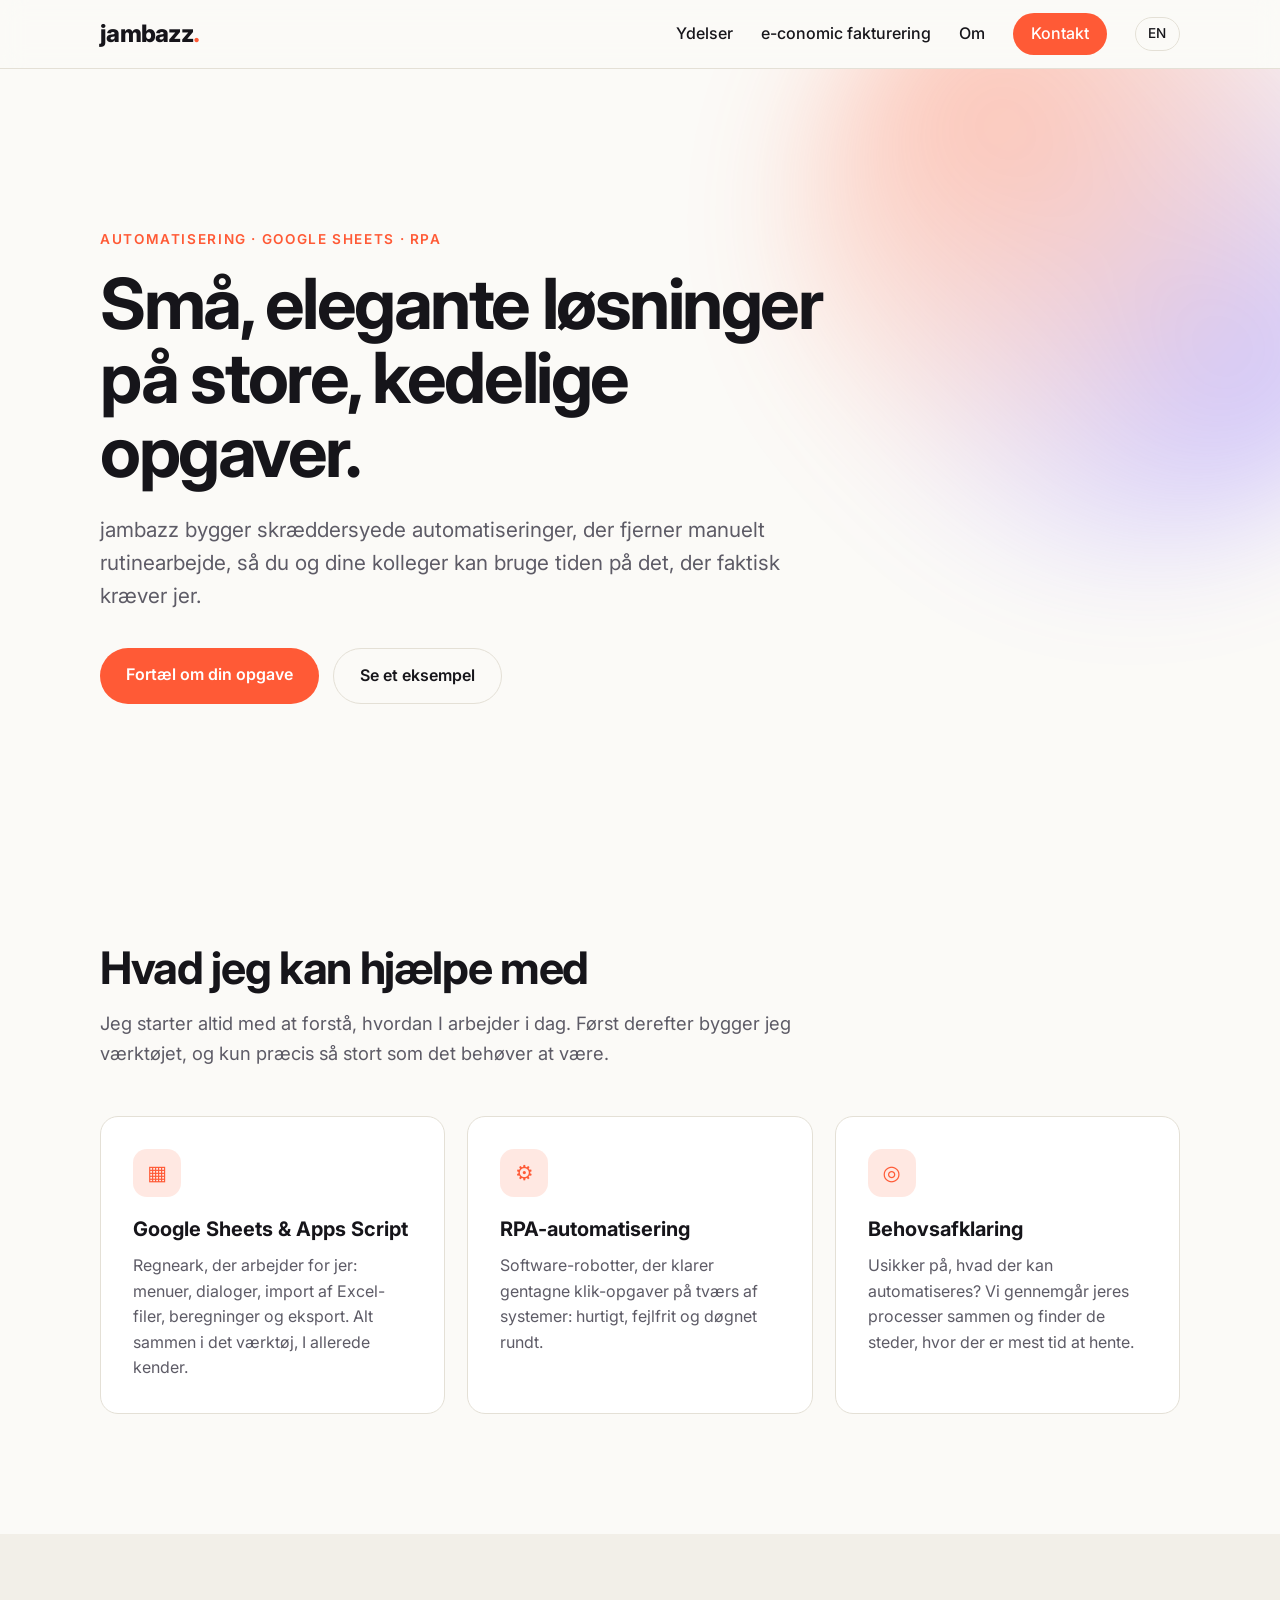
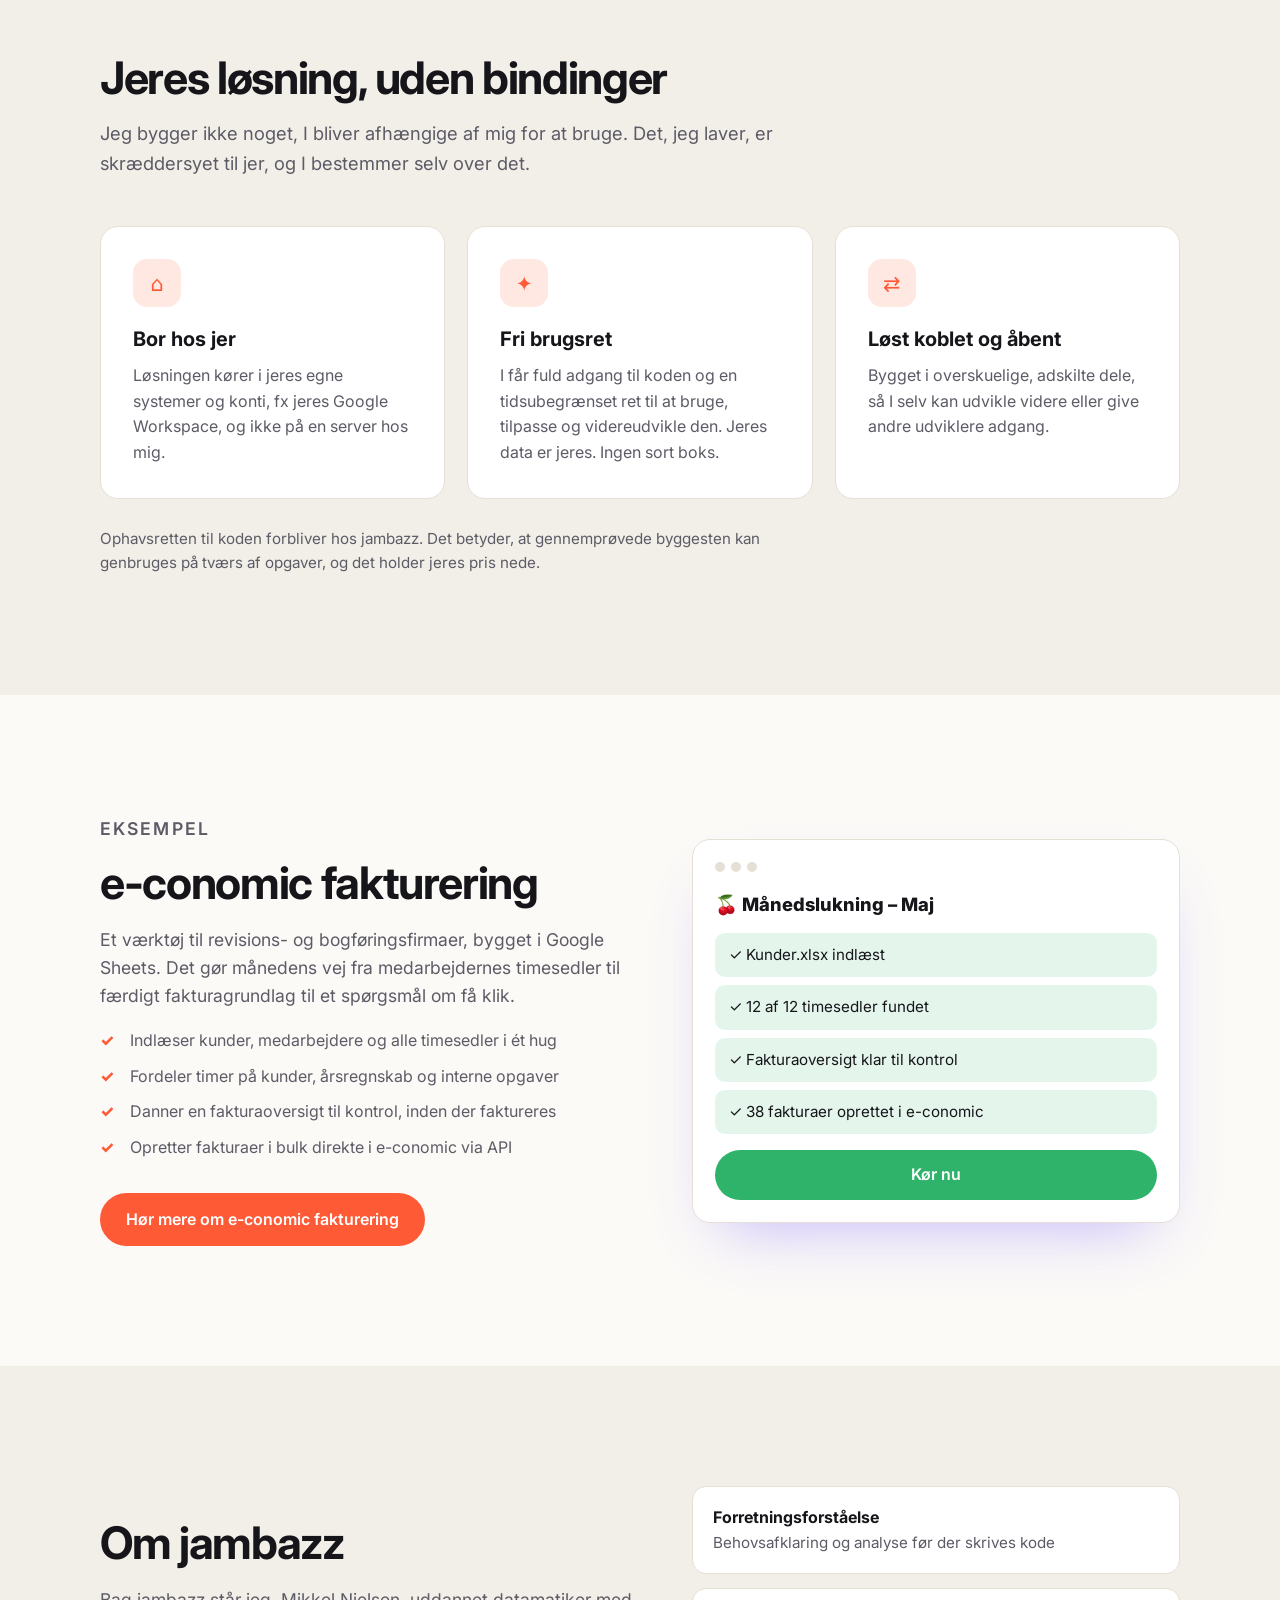
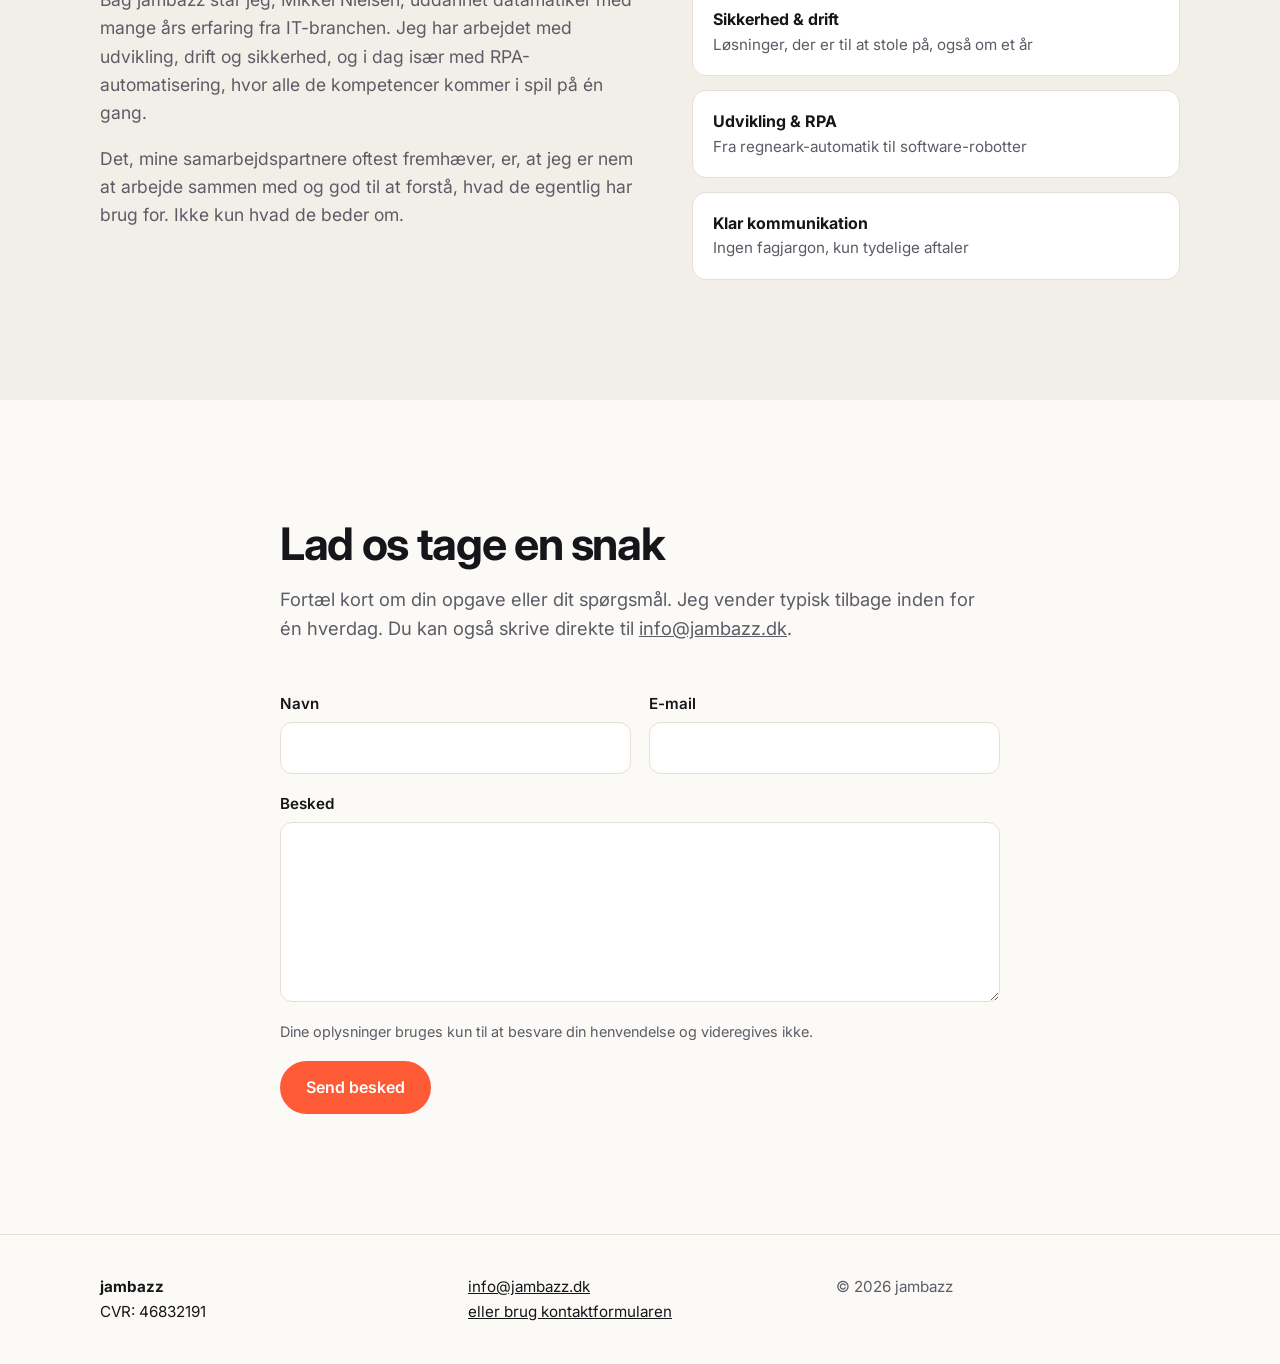
==== index.html @ f7129988 "Præciser brugsret og ophavsret på hjemmesiden "I ejer det hele" erstattes af fri brugsret, og en not" ====
<!doctype html>
<html lang="da">
<head>
  <meta charset="utf-8">
  <meta name="viewport" content="width=device-width, initial-scale=1">
  <title>jambazz – små, elegante automatiseringer</title>
  <meta name="description" content="jambazz udvikler skræddersyede automatiseringer i Google Sheets, Apps Script og RPA, der fjerner manuelt rutinearbejde. Bl.a. e-conomic fakturering til revisionsfirmaer.">
  <meta property="og:title" content="jambazz – små, elegante automatiseringer">
  <meta property="og:description" content="Skræddersyede automatiseringer i Google Sheets, Apps Script og RPA, der fjerner manuelt rutinearbejde.">
  <meta property="og:url" content="https://jambazz.dk/">
  <meta property="og:type" content="website">
  <link rel="canonical" href="https://jambazz.dk/">
  <link rel="alternate" hreflang="da" href="https://jambazz.dk/">
  <link rel="alternate" hreflang="en" href="https://jambazz.dk/en/">
  <link rel="icon" href="assets/favicon.svg" type="image/svg+xml">
  <link rel="preconnect" href="https://fonts.googleapis.com">
  <link rel="preconnect" href="https://fonts.gstatic.com" crossorigin>
  <link href="https://fonts.googleapis.com/css2?family=Inter:wght@400;500;600;800&display=swap" rel="stylesheet">
  <link rel="stylesheet" href="assets/style.css">
</head>
<body>
  <header class="site-header">
    <div class="container nav">
      <a href="#top" class="logo" aria-label="jambazz – til forsiden">jambazz<span>.</span></a>
      <button class="nav-toggle" aria-expanded="false" aria-controls="menu" aria-label="Åbn menu">
        <span></span><span></span>
      </button>
      <nav id="menu" class="menu">
        <a href="#ydelser">Ydelser</a>
        <a href="#fakturering">e-conomic fakturering</a>
        <a href="#om">Om</a>
        <a href="#kontakt" class="btn btn-small">Kontakt</a>
        <a href="en/" class="lang-switch" hreflang="en" lang="en" aria-label="Switch to English">EN</a>
      </nav>
    </div>
  </header>

  <main id="top">
    <section class="hero">
      <div class="container">
        <p class="eyebrow">Automatisering · Google Sheets · RPA</p>
        <h1>Små, elegante løsninger på store, kedelige opgaver.</h1>
        <p class="lead">jambazz bygger skræddersyede automatiseringer, der fjerner manuelt rutinearbejde, så du og dine kolleger kan bruge tiden på det, der faktisk kræver jer.</p>
        <div class="actions">
          <a href="#kontakt" class="btn">Fortæl om din opgave</a>
          <a href="#fakturering" class="btn btn-ghost">Se et eksempel</a>
        </div>
      </div>
      <div class="blob" aria-hidden="true"></div>
    </section>

    <section id="ydelser" class="section">
      <div class="container">
        <h2>Hvad jeg kan hjælpe med</h2>
        <p class="section-lead">Jeg starter altid med at forstå, hvordan I arbejder i dag. Først derefter bygger jeg værktøjet, og kun præcis så stort som det behøver at være.</p>
        <div class="cards">
          <article class="card reveal">
            <div class="icon" aria-hidden="true">▦</div>
            <h3>Google Sheets &amp; Apps Script</h3>
            <p>Regneark, der arbejder for jer: menuer, dialoger, import af Excel-filer, beregninger og eksport. Alt sammen i det værktøj, I allerede kender.</p>
          </article>
          <article class="card reveal">
            <div class="icon" aria-hidden="true">⚙</div>
            <h3>RPA-automatisering</h3>
            <p>Software-robotter, der klarer gentagne klik-opgaver på tværs af systemer: hurtigt, fejlfrit og døgnet rundt.</p>
          </article>
          <article class="card reveal">
            <div class="icon" aria-hidden="true">◎</div>
            <h3>Behovsafklaring</h3>
            <p>Usikker på, hvad der kan automatiseres? Vi gennemgår jeres processer sammen og finder de steder, hvor der er mest tid at hente.</p>
          </article>
        </div>
      </div>
    </section>

    <section id="principper" class="section section-alt">
      <div class="container">
        <h2>Jeres løsning, uden bindinger</h2>
        <p class="section-lead">Jeg bygger ikke noget, I bliver afhængige af mig for at bruge. Det, jeg laver, er skræddersyet til jer, og I bestemmer selv over det.</p>
        <div class="cards">
          <article class="card reveal">
            <div class="icon" aria-hidden="true">⌂</div>
            <h3>Bor hos jer</h3>
            <p>Løsningen kører i jeres egne systemer og konti, fx jeres Google Workspace, og ikke på en server hos mig.</p>
          </article>
          <article class="card reveal">
            <div class="icon" aria-hidden="true">✦</div>
            <h3>Fri brugsret</h3>
            <p>I får fuld adgang til koden og en tidsubegrænset ret til at bruge, tilpasse og videreudvikle den. Jeres data er jeres. Ingen sort boks.</p>
          </article>
          <article class="card reveal">
            <div class="icon" aria-hidden="true">⇄</div>
            <h3>Løst koblet og åbent</h3>
            <p>Bygget i overskuelige, adskilte dele, så I selv kan udvikle videre eller give andre udviklere adgang.</p>
          </article>
        </div>
        <p class="cards-note">Ophavsretten til koden forbliver hos jambazz. Det betyder, at gennemprøvede byggesten kan genbruges på tværs af opgaver, og det holder jeres pris nede.</p>
      </div>
    </section>

    <section id="fakturering" class="section">
      <div class="container split">
        <div class="reveal">
          <p class="eyebrow">Eksempel</p>
          <h2>e-conomic fakturering</h2>
          <p>Et værktøj til revisions- og bogføringsfirmaer, bygget i Google Sheets. Det gør månedens vej fra medarbejdernes timesedler til færdigt fakturagrundlag til et spørgsmål om få klik.</p>
          <ul class="checklist">
            <li>Indlæser kunder, medarbejdere og alle timesedler i ét hug</li>
            <li>Fordeler timer på kunder, årsregnskab og interne opgaver</li>
            <li>Danner en fakturaoversigt til kontrol, inden der faktureres</li>
            <li>Opretter fakturaer i bulk direkte i e-conomic via API</li>
          </ul>
          <a href="#kontakt" class="btn">Hør mere om e-conomic fakturering</a>
        </div>
        <div class="mock reveal" aria-hidden="true">
          <div class="mock-bar"><span></span><span></span><span></span></div>
          <div class="mock-title">🍒 Månedslukning – Maj</div>
          <div class="mock-row ok">✓ Kunder.xlsx indlæst</div>
          <div class="mock-row ok">✓ 12 af 12 timesedler fundet</div>
          <div class="mock-row ok">✓ Fakturaoversigt klar til kontrol</div>
          <div class="mock-row ok">✓ 38 fakturaer oprettet i e-conomic</div>
          <div class="mock-cta">Kør nu</div>
        </div>
      </div>
    </section>

    <section id="om" class="section section-alt">
      <div class="container split">
        <div class="reveal">
          <h2>Om jambazz</h2>
          <p>Bag jambazz står jeg, Mikkel Nielsen, uddannet datamatiker med mange års erfaring fra IT-branchen. Jeg har arbejdet med udvikling, drift og sikkerhed, og i dag især med RPA-automatisering, hvor alle de kompetencer kommer i spil på én gang.</p>
          <p>Det, mine samarbejdspartnere oftest fremhæver, er, at jeg er nem at arbejde sammen med og god til at forstå, hvad de egentlig har brug for. Ikke kun hvad de beder om.</p>
        </div>
        <ul class="facts reveal">
          <li><strong>Forretningsforståelse</strong><span>Behovsafklaring og analyse før der skrives kode</span></li>
          <li><strong>Sikkerhed &amp; drift</strong><span>Løsninger, der er til at stole på, også om et år</span></li>
          <li><strong>Udvikling &amp; RPA</strong><span>Fra regneark-automatik til software-robotter</span></li>
          <li><strong>Klar kommunikation</strong><span>Ingen fagjargon, kun tydelige aftaler</span></li>
        </ul>
      </div>
    </section>

    <section id="kontakt" class="section">
      <div class="container contact">
        <h2>Lad os tage en snak</h2>
        <p class="section-lead">Fortæl kort om din opgave eller dit spørgsmål. Jeg vender typisk tilbage inden for én hverdag. Du kan også skrive direkte til <a href="mailto:info@jambazz.dk">info@jambazz.dk</a>.</p>
        <form id="contact-form" class="contact-form" novalidate>
          <div class="field">
            <label for="name">Navn</label>
            <input id="name" name="name" type="text" autocomplete="name" required maxlength="100">
          </div>
          <div class="field">
            <label for="email">E-mail</label>
            <input id="email" name="email" type="email" autocomplete="email" required maxlength="200">
          </div>
          <div class="field field-full">
            <label for="message">Besked</label>
            <textarea id="message" name="message" rows="6" required maxlength="5000"></textarea>
          </div>
          <!-- Fælde til spam-robotter: skjult for mennesker -->
          <div class="hp" aria-hidden="true">
            <label for="honey">Lad dette felt være tomt</label>
            <input id="honey" name="_honey" type="text" tabindex="-1" autocomplete="off">
          </div>
          <input type="hidden" name="lang" value="da">
          <p class="privacy field-full">Dine oplysninger bruges kun til at besvare din henvendelse og videregives ikke.</p>
          <div class="field-full form-actions">
            <button type="submit" class="btn">Send besked</button>
            <p id="form-status" class="form-status" role="status" aria-live="polite"></p>
          </div>
        </form>
      </div>
    </section>
  </main>

  <footer class="site-footer">
    <div class="container footer-grid">
      <div>
        <strong>jambazz</strong><br>
        CVR: 46832191
      </div>
      <div>
        <a href="mailto:info@jambazz.dk">info@jambazz.dk</a><br>
        <a href="#kontakt">eller brug kontaktformularen</a>
      </div>
      <div class="muted">© <span id="year">2026</span> jambazz</div>
    </div>
  </footer>

  <script src="assets/main.js" defer></script>
</body>
</html>
---- assets/style.css ----
:root {
  --bg: #fbfaf7;
  --bg-alt: #f2efe8;
  --text: #16151a;
  --muted: #5d5b66;
  --accent: #ff5a36;
  --accent-2: #7b5cff;
  --card: #ffffff;
  --border: #e4e0d6;
  --radius: 18px;
  --max: 1120px;
}

@media (prefers-color-scheme: dark) {
  :root {
    --bg: #0f0e13;
    --bg-alt: #17161d;
    --text: #f3f1ec;
    --muted: #a7a3b3;
    --card: #1c1b23;
    --border: #2b2933;
  }
}

* { box-sizing: border-box; }
html { scroll-behavior: smooth; }
body {
  overflow-x: hidden;
  margin: 0;
  font-family: "Inter", system-ui, -apple-system, sans-serif;
  background: var(--bg);
  color: var(--text);
  line-height: 1.6;
  -webkit-font-smoothing: antialiased;
}
img { max-width: 100%; display: block; }
a { color: inherit; }

.container { width: 100%; max-width: var(--max); margin: 0 auto; padding: 0 20px; }

/* Header */
.site-header {
  position: sticky; top: 0; z-index: 10;
  background: color-mix(in srgb, var(--bg) 82%, transparent);
  backdrop-filter: blur(12px);
  border-bottom: 1px solid var(--border);
}
.nav { display: flex; align-items: center; justify-content: space-between; height: 68px; }
.logo { font-weight: 800; font-size: 1.5rem; letter-spacing: -0.03em; text-decoration: none; }
.logo span { color: var(--accent); }
.menu { display: flex; align-items: center; gap: 28px; }
.menu a { text-decoration: none; font-weight: 500; }
.menu a:not(.btn):hover { color: var(--accent); }

.nav-toggle { display: none; background: none; border: 0; padding: 8px; cursor: pointer; }
.nav-toggle span { display: block; width: 24px; height: 2px; background: var(--text); margin: 6px 0; transition: transform .2s; }

@media (max-width: 720px) {
  .nav-toggle { display: block; }
  .menu {
    position: absolute; top: 68px; left: 0; right: 0;
    flex-direction: column; align-items: flex-start; gap: 18px;
    padding: 20px; background: var(--bg); border-bottom: 1px solid var(--border);
    display: none;
  }
  .menu.open { display: flex; }
  .nav-toggle[aria-expanded="true"] span:first-child { transform: translateY(4px) rotate(45deg); }
  .nav-toggle[aria-expanded="true"] span:last-child { transform: translateY(-4px) rotate(-45deg); }
}

/* Buttons */
.btn {
  display: inline-block; padding: 14px 26px; border-radius: 999px;
  background: var(--accent); color: #fff; font-weight: 600; text-decoration: none;
  transition: transform .15s ease, box-shadow .15s ease;
}
.btn:hover { transform: translateY(-2px); box-shadow: 0 10px 24px -10px var(--accent); }
.btn-ghost { background: transparent; color: var(--text); border: 1.5px solid var(--border); }
.btn-ghost:hover { box-shadow: none; border-color: var(--text); }
.btn-small { padding: 8px 18px; color: #fff !important; }
.btn-large { font-size: clamp(1rem, 3vw, 1.3rem); padding: 18px 34px; word-break: break-all; }

/* Hero */
.hero { position: relative; overflow: hidden; padding: clamp(80px, 14vw, 160px) 0 clamp(70px, 10vw, 120px); }
.eyebrow { color: var(--accent); font-weight: 600; text-transform: uppercase; letter-spacing: .12em; font-size: .85rem; margin: 0 0 16px; }
h1 { font-size: clamp(2.3rem, 6vw, 4.4rem); line-height: 1.05; letter-spacing: -0.035em; margin: 0 0 24px; max-width: 16ch; }
.lead { font-size: clamp(1.05rem, 2vw, 1.3rem); color: var(--muted); max-width: 56ch; margin: 0 0 36px; }
.actions { display: flex; flex-wrap: wrap; gap: 14px; }
.blob {
  position: absolute; z-index: -1; right: -12%; top: -20%;
  width: min(60vw, 640px); aspect-ratio: 1;
  background: radial-gradient(circle at 30% 30%, var(--accent), transparent 60%),
              radial-gradient(circle at 70% 70%, var(--accent-2), transparent 60%);
  filter: blur(60px); opacity: .35; border-radius: 50%;
  animation: float 14s ease-in-out infinite alternate;
}
@keyframes float { to { transform: translate(-40px, 60px) scale(1.1); } }

/* Sections */
.section { padding: clamp(70px, 10vw, 120px) 0; }
.section-alt { background: var(--bg-alt); }
h2 { font-size: clamp(1.8rem, 4vw, 2.8rem); letter-spacing: -0.03em; line-height: 1.1; margin: 0 0 16px; }
.section-lead { color: var(--muted); font-size: 1.15rem; max-width: 60ch; margin: 0 0 48px; }

.cards { display: grid; grid-template-columns: repeat(auto-fit, minmax(min(260px, 100%), 1fr)); gap: 22px; }
.card {
  background: var(--card); border: 1px solid var(--border); border-radius: var(--radius);
  padding: 32px; transition: transform .2s ease, border-color .2s ease;
}
.card:hover { transform: translateY(-4px); border-color: var(--accent); }
.card h3 { margin: 16px 0 8px; font-size: 1.25rem; }
.card p { color: var(--muted); margin: 0; }
.icon {
  width: 48px; height: 48px; border-radius: 14px; display: grid; place-items: center;
  background: color-mix(in srgb, var(--accent) 14%, transparent); color: var(--accent); font-size: 1.3rem;
}

.split { display: grid; grid-template-columns: 1.1fr 1fr; gap: 56px; align-items: center; }
.split p { color: var(--muted); font-size: 1.1rem; }
@media (max-width: 820px) { .split { grid-template-columns: 1fr; } }

.checklist { list-style: none; padding: 0; margin: 0 0 32px; }
.checklist li { position: relative; padding-left: 30px; margin-bottom: 10px; color: var(--muted); }
.checklist li::before { content: "✓"; position: absolute; left: 0; color: var(--accent); font-weight: 800; }

/* Lille "skærmbillede" af Timearket.biz */
.mock {
  background: var(--card); border: 1px solid var(--border); border-radius: var(--radius);
  padding: 22px; box-shadow: 0 30px 60px -30px color-mix(in srgb, var(--accent-2) 45%, transparent);
}
.mock-bar { display: flex; gap: 6px; margin-bottom: 18px; }
.mock-bar span { width: 10px; height: 10px; border-radius: 50%; background: var(--border); }
.mock-title { font-weight: 800; font-size: 1.15rem; margin-bottom: 14px; }
.mock-row { padding: 10px 14px; border-radius: 10px; margin-bottom: 8px; font-size: .95rem; }
.mock-row.ok { background: color-mix(in srgb, #2fb36b 13%, transparent); color: var(--text); }
.mock-cta {
  margin-top: 16px; text-align: center; padding: 12px; border-radius: 999px;
  background: #2fb36b; color: #fff; font-weight: 600;
}

.facts { list-style: none; padding: 0; margin: 0; display: grid; gap: 14px; }
.facts li {
  background: var(--card); border: 1px solid var(--border); border-radius: 14px;
  padding: 18px 20px; display: flex; flex-direction: column;
}
.facts span { color: var(--muted); font-size: .95rem; }

/* Kontaktformular */
.contact { max-width: 760px; }
.contact-form { display: grid; grid-template-columns: 1fr 1fr; gap: 18px; }
.field { display: flex; flex-direction: column; gap: 6px; }
.field-full { grid-column: 1 / -1; }
.field label { font-weight: 600; font-size: .95rem; }
.field input, .field textarea {
  font: inherit; color: var(--text); background: var(--card);
  border: 1.5px solid var(--border); border-radius: 12px; padding: 12px 14px; width: 100%;
}
.field input:focus, .field textarea:focus { outline: none; border-color: var(--accent); }
.field textarea { resize: vertical; }
.hp { position: absolute; left: -9999px; width: 1px; height: 1px; overflow: hidden; }
.privacy { color: var(--muted); font-size: .9rem; margin: 0; }
.form-actions { display: flex; flex-wrap: wrap; align-items: center; gap: 16px; }
.form-actions .btn { border: 0; cursor: pointer; font: inherit; font-weight: 600; }
.form-actions .btn:disabled { opacity: .6; cursor: wait; transform: none; }
.form-status { margin: 0; font-weight: 500; }
.form-status.ok { color: #2fb36b; }
.form-status.error { color: var(--accent); }
@media (max-width: 600px) { .contact-form { grid-template-columns: 1fr; } }

/* Footer */
.site-footer { border-top: 1px solid var(--border); padding: 40px 0; font-size: .95rem; }
.footer-grid { display: grid; grid-template-columns: repeat(auto-fit, minmax(min(200px, 100%), 1fr)); gap: 24px; }
.muted { color: var(--muted); }

/* Scroll-animation */
.reveal { opacity: 0; transform: translateY(24px); transition: opacity .7s ease, transform .7s ease; }
.reveal.visible { opacity: 1; transform: none; }

@media (prefers-reduced-motion: reduce) {
  html { scroll-behavior: auto; }
  .blob { animation: none; }
  .reveal { opacity: 1; transform: none; transition: none; }
}

/* Sprogskift */
.lang-switch {
  font-size: .85rem; font-weight: 600; letter-spacing: .05em;
  border: 1.5px solid var(--border); border-radius: 999px; padding: 5px 12px;
}
.lang-switch:hover { border-color: var(--text); color: var(--text) !important; }

.cards-note { margin: 28px 0 0; color: var(--muted); font-size: .95rem; max-width: 70ch; }
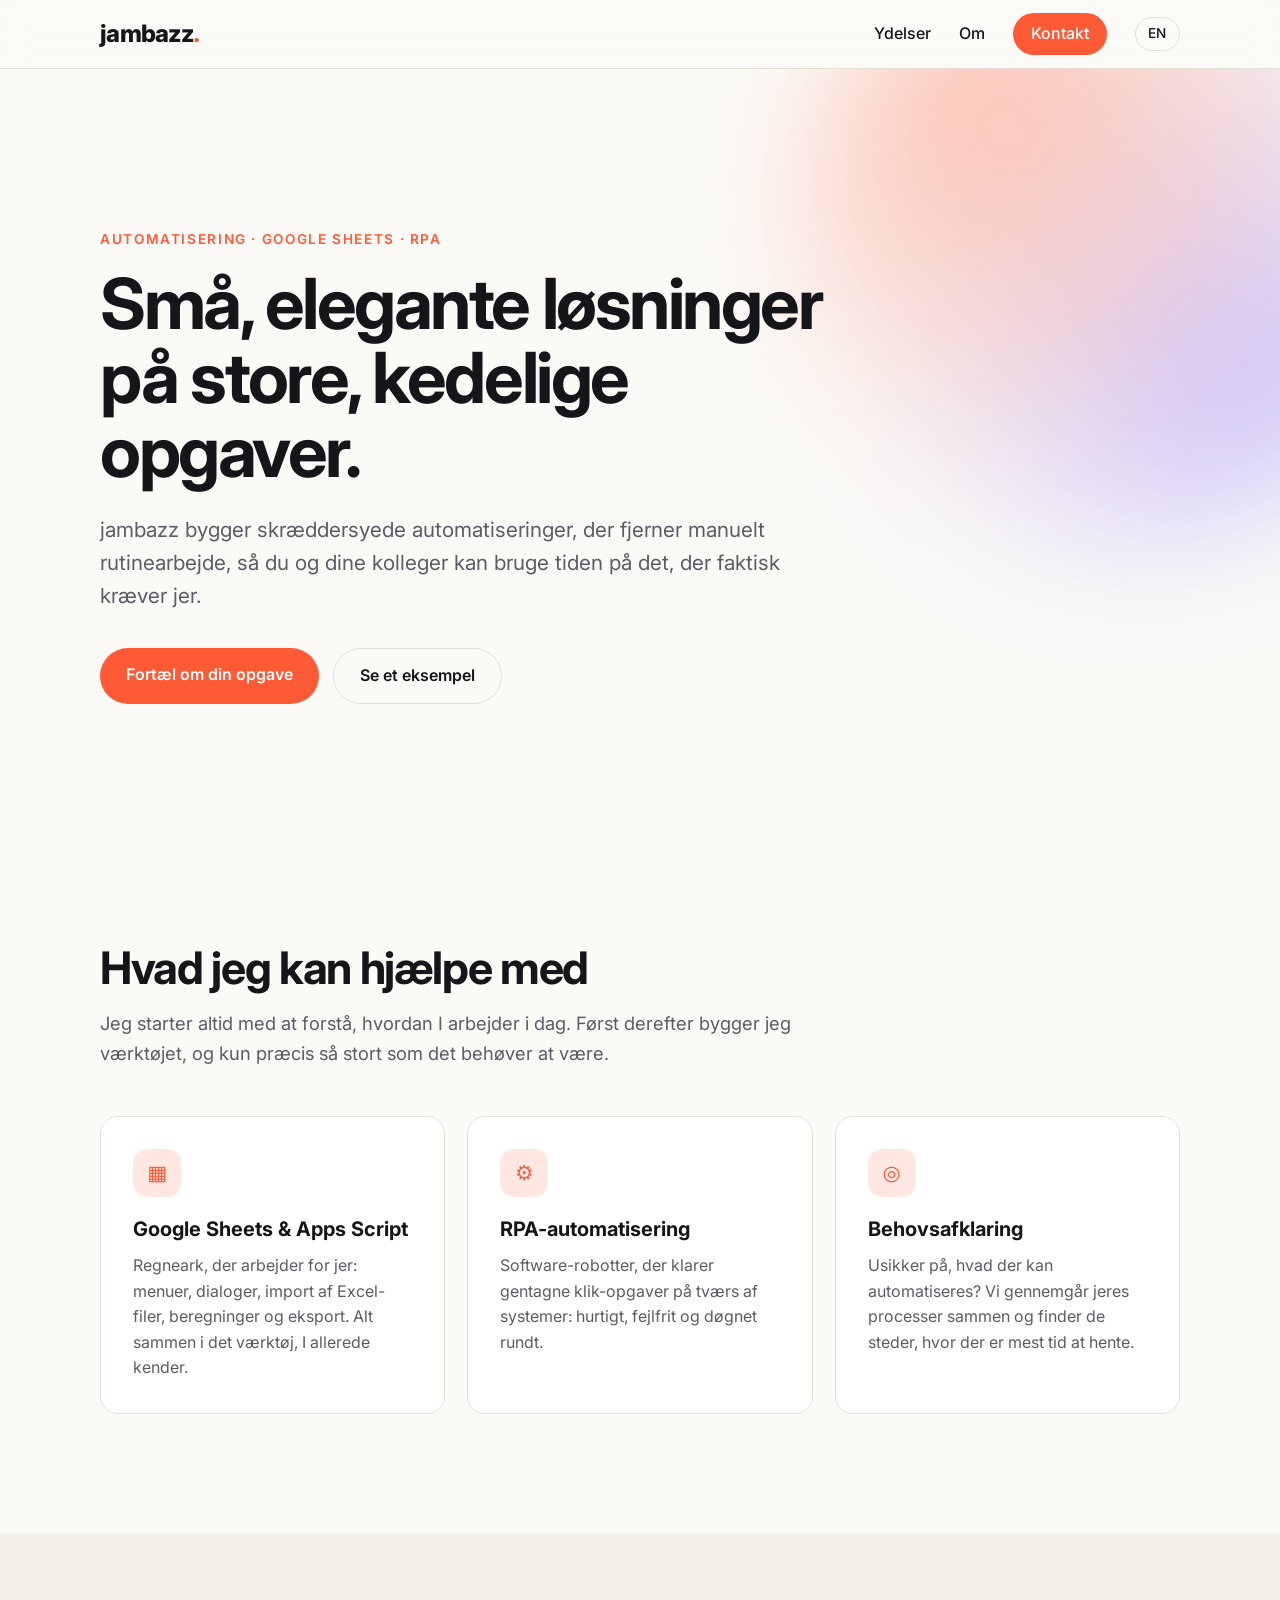
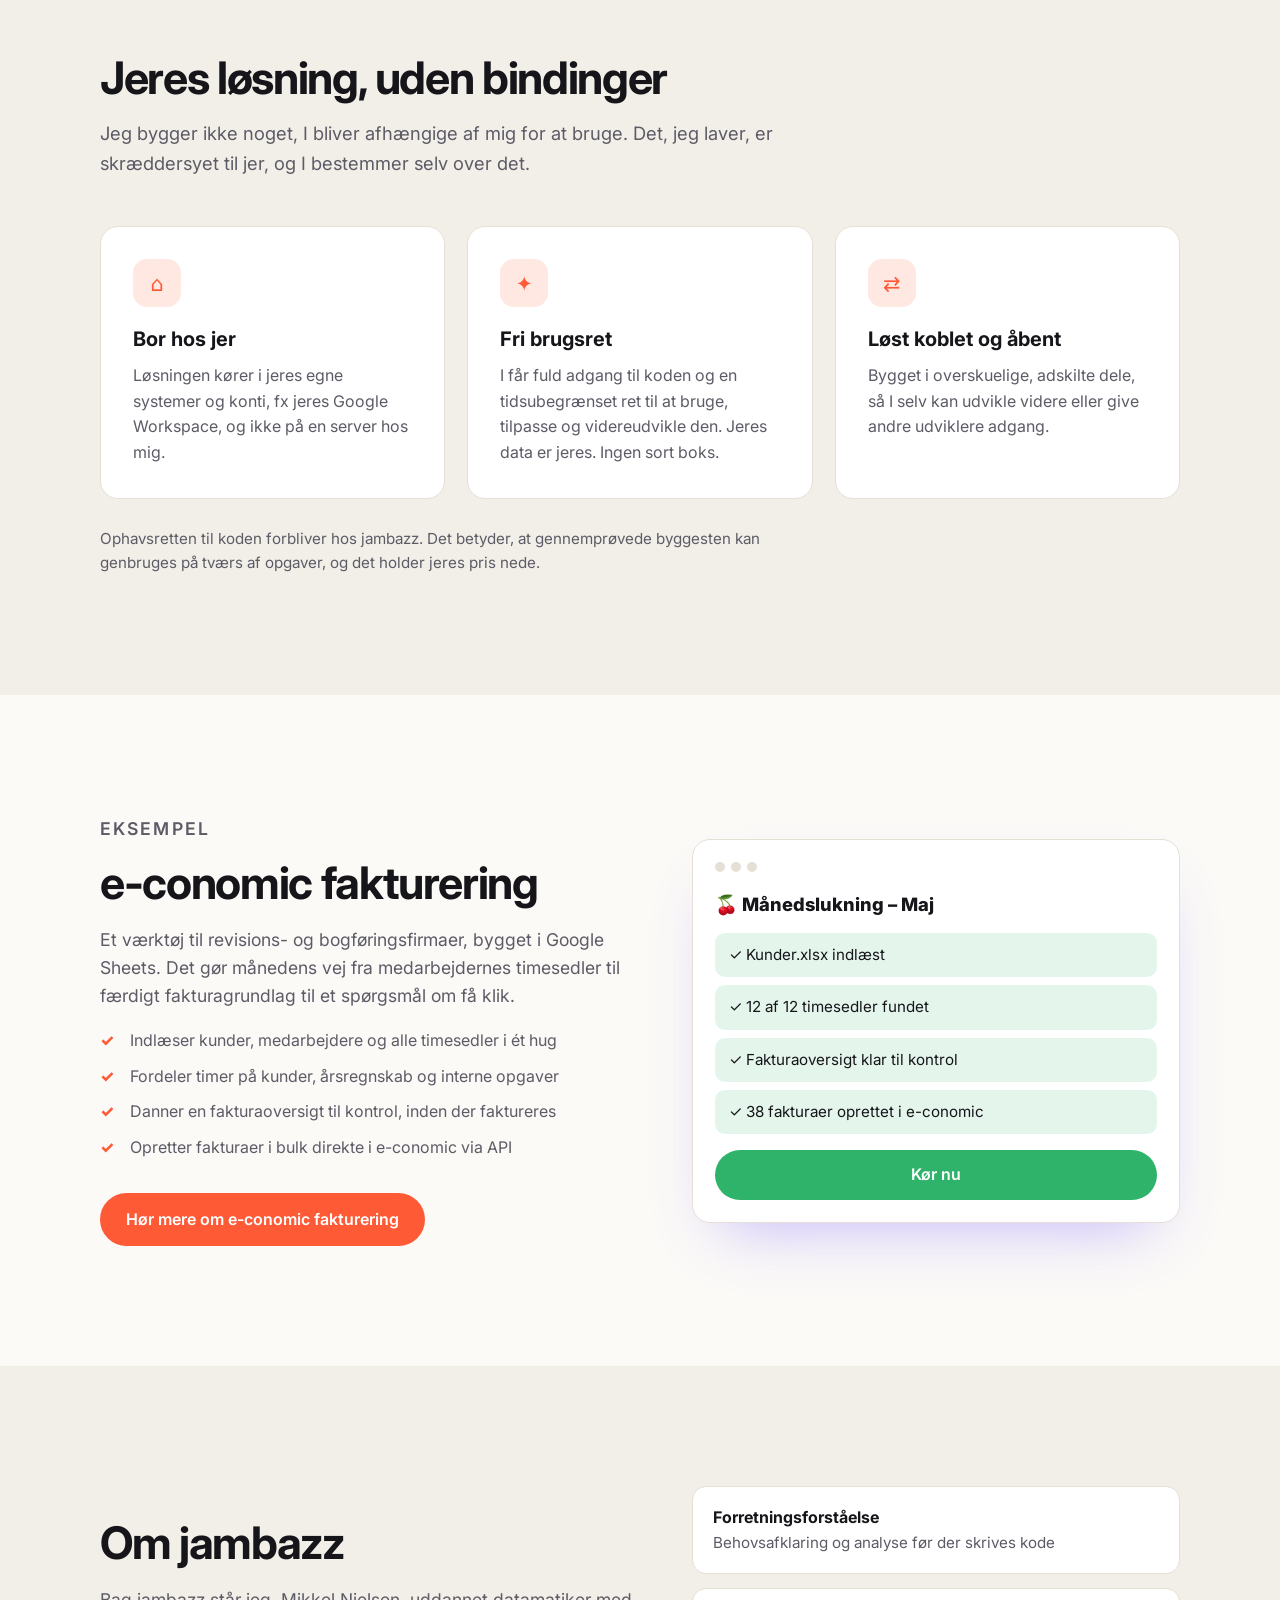
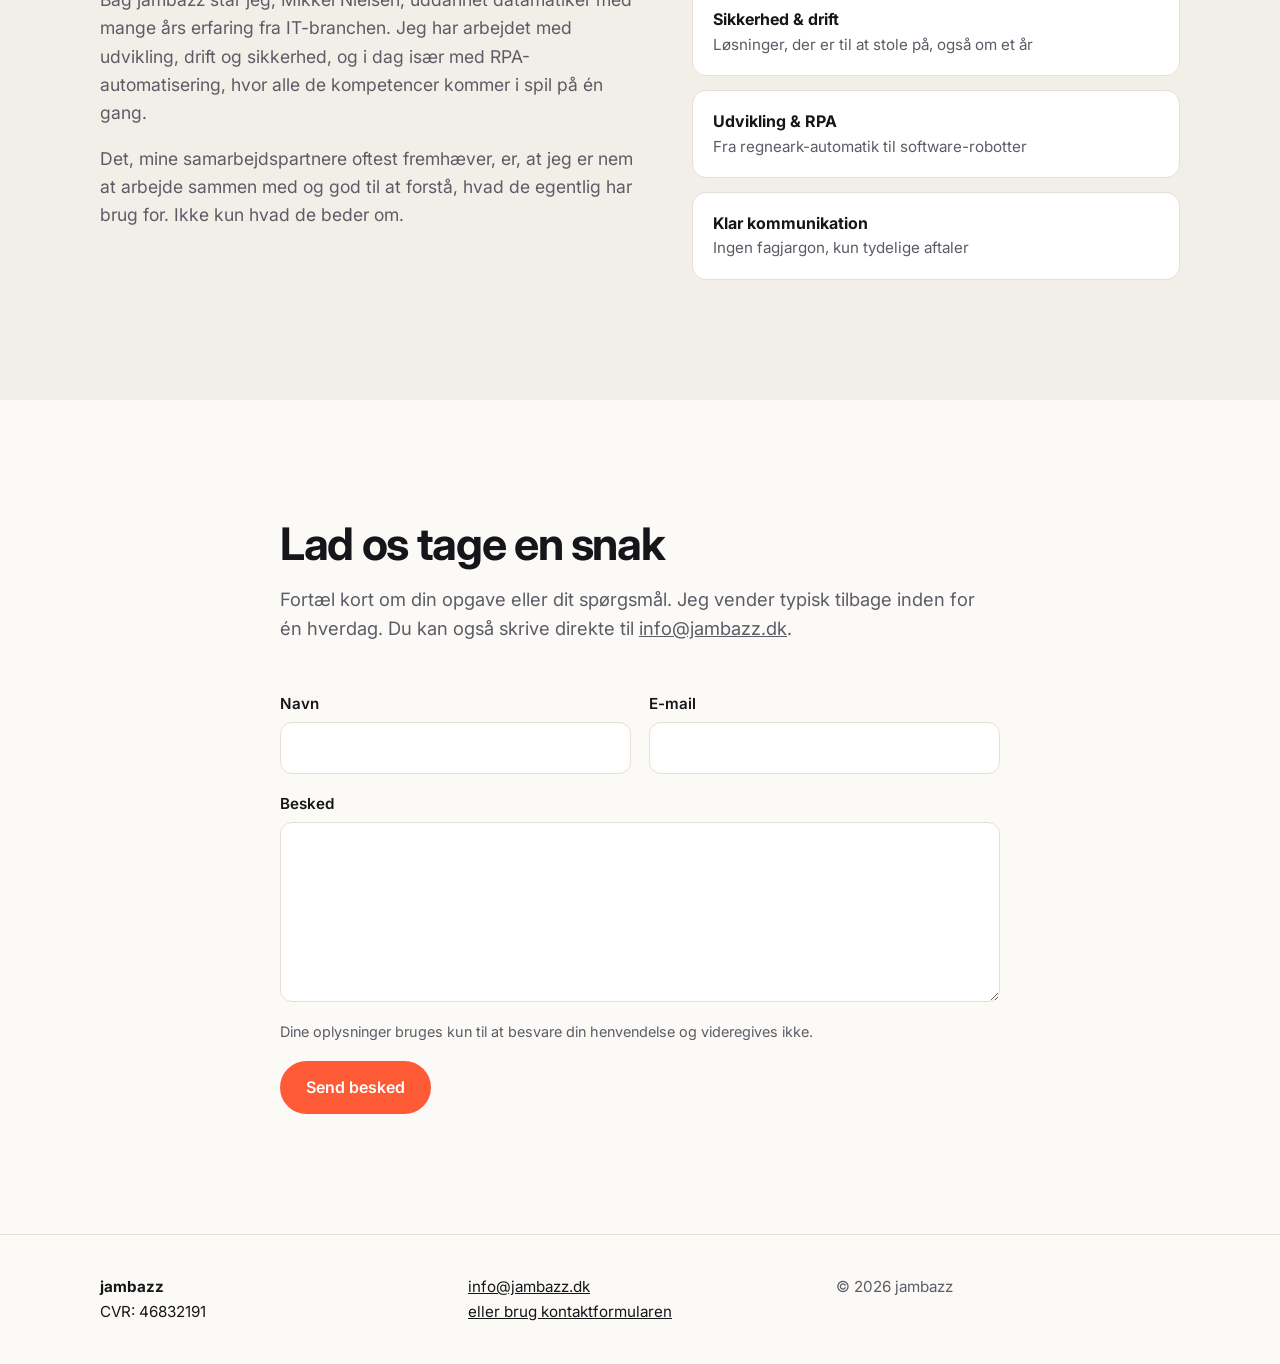
==== commit 5ad54bb8: "Fjern e-conomic fakturering fra topmenuen Co-Authored-By: Claude Opus 5.5 <noreply@anthropic.com> Cl" ====
--- a/index.html
+++ b/index.html
@@ -27,7 +27,6 @@
       </button>
       <nav id="menu" class="menu">
         <a href="#ydelser">Ydelser</a>
-        <a href="#fakturering">e-conomic fakturering</a>
         <a href="#om">Om</a>
         <a href="#kontakt" class="btn btn-small">Kontakt</a>
         <a href="en/" class="lang-switch" hreflang="en" lang="en" aria-label="Switch to English">EN</a>
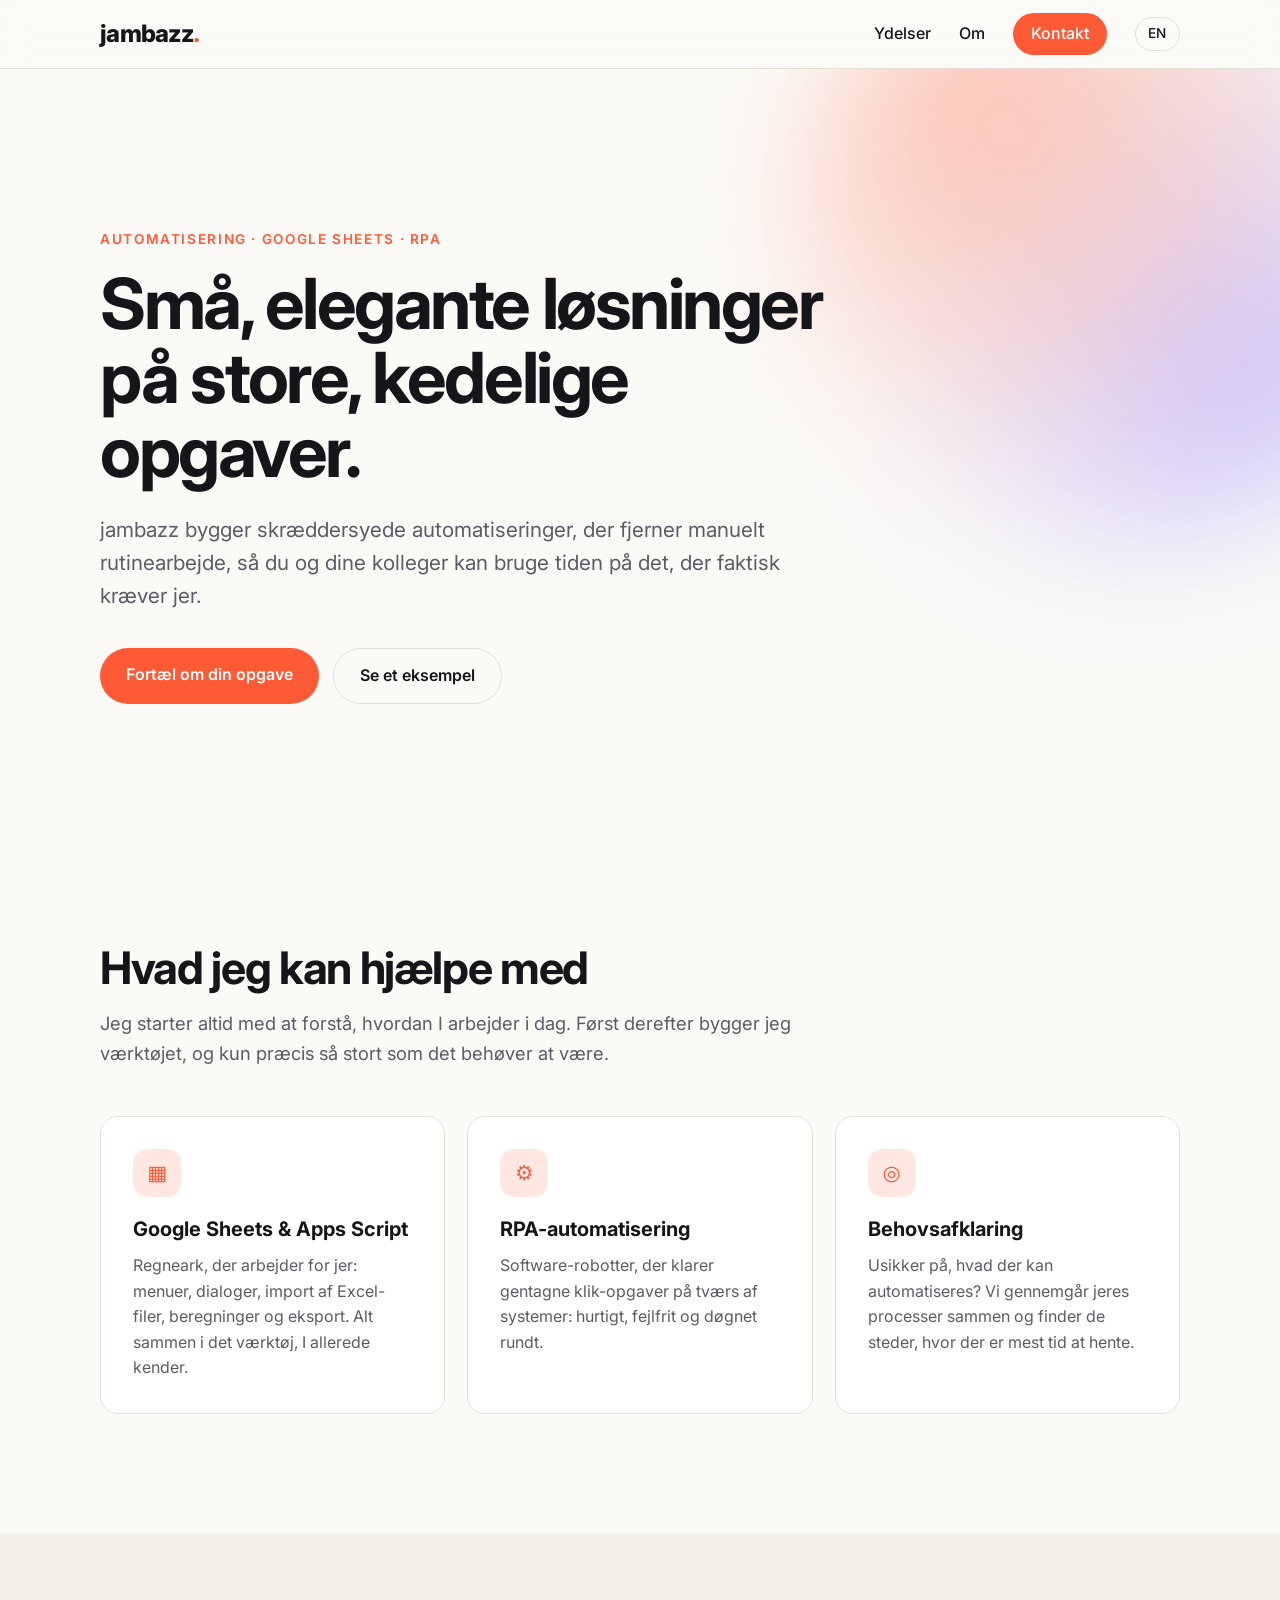
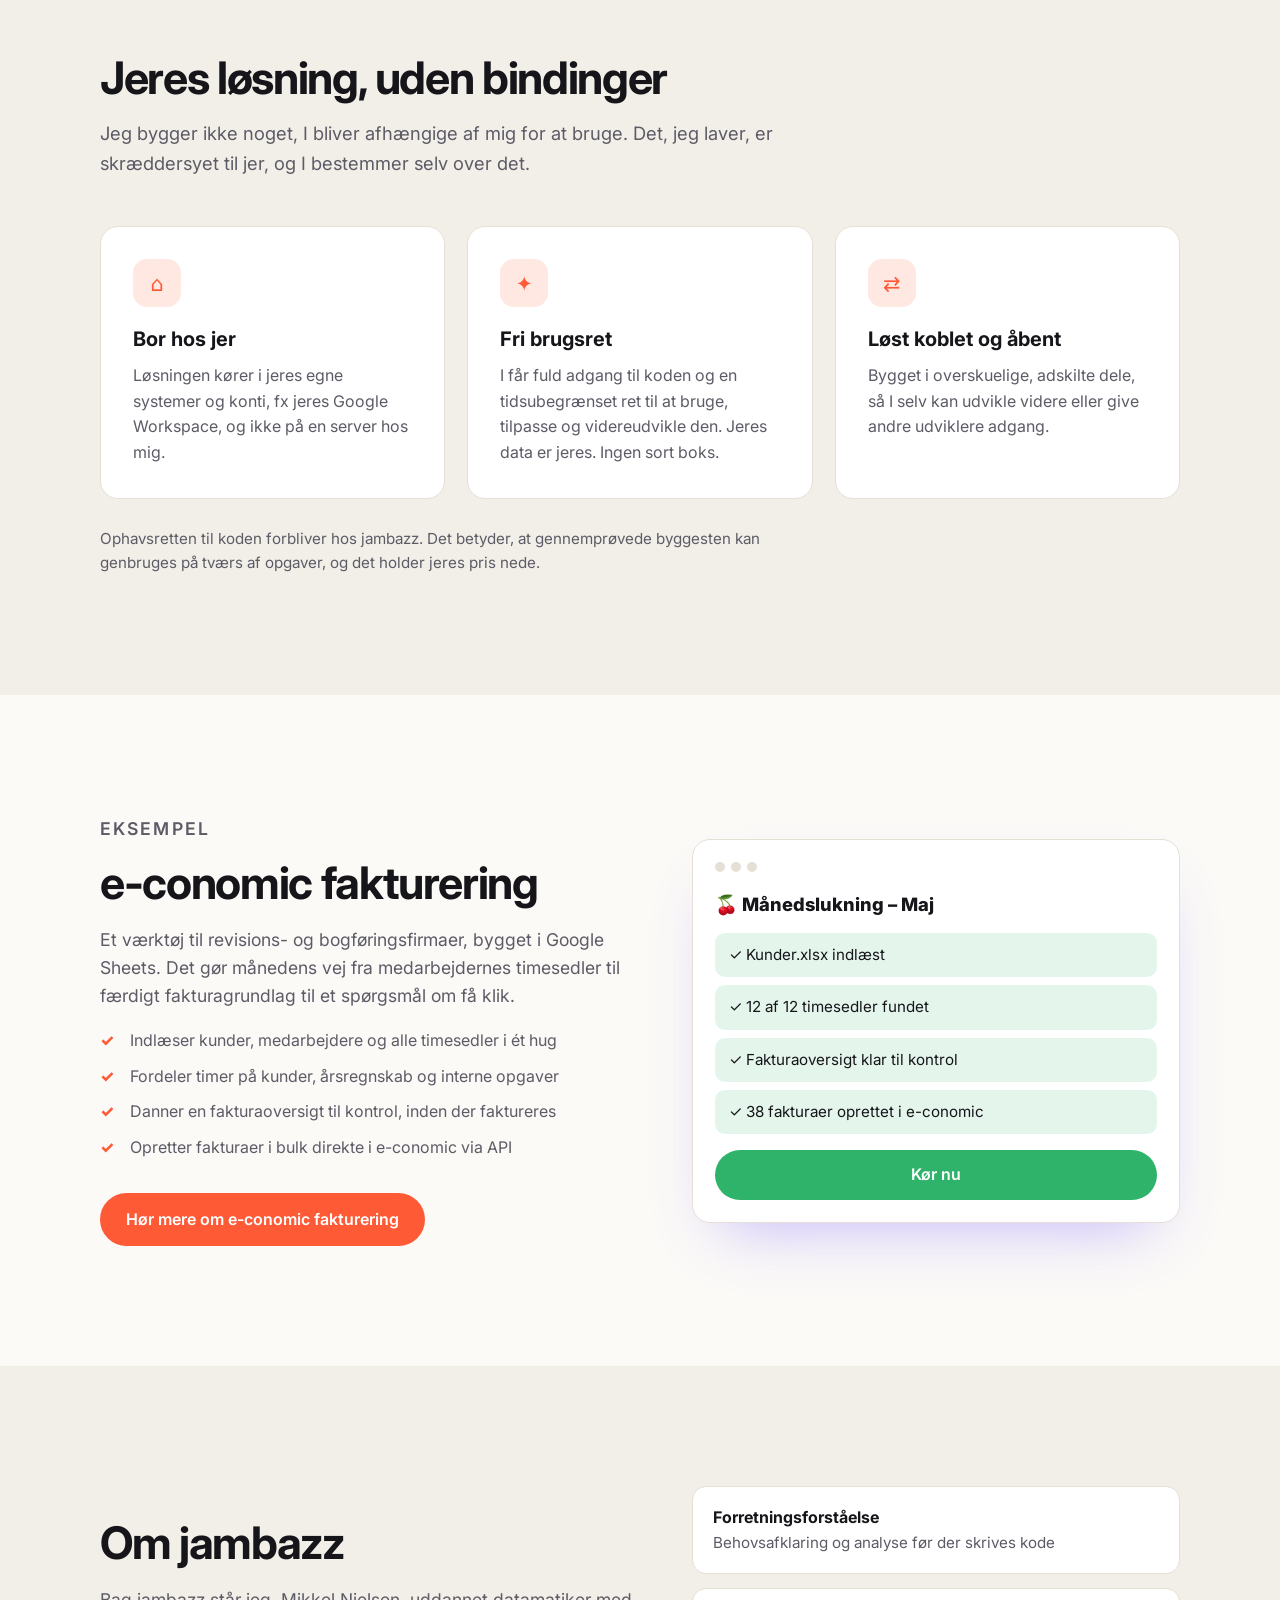
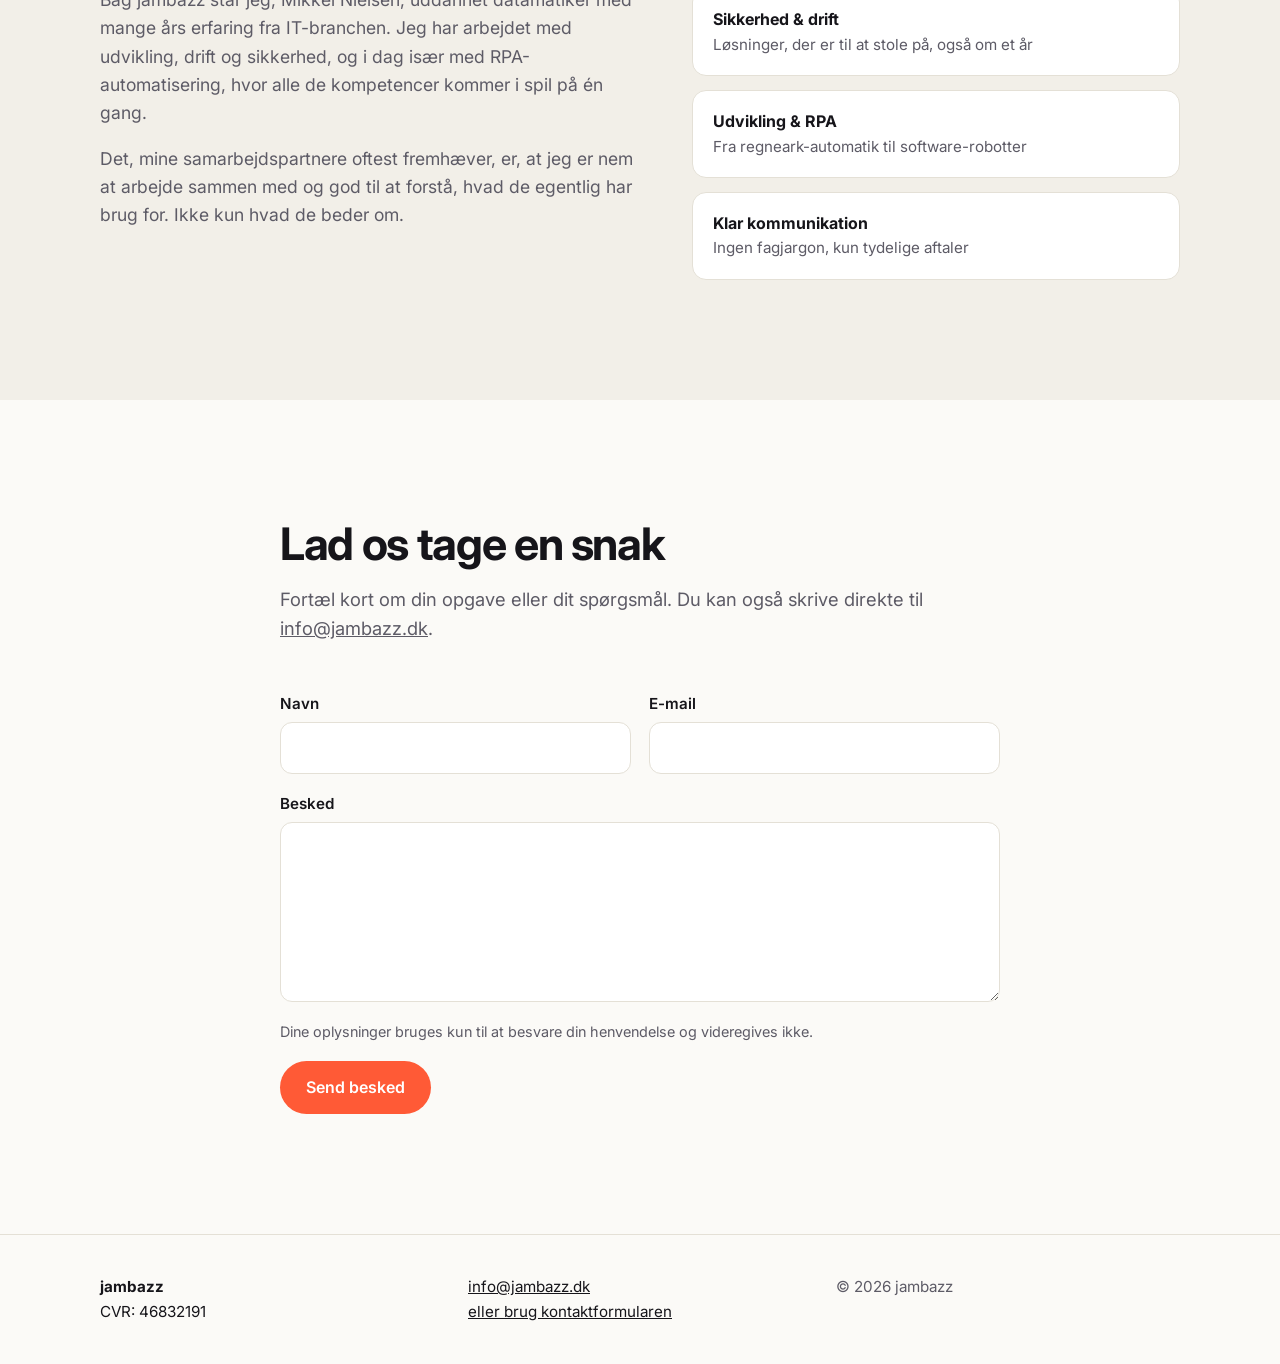
==== commit 5ff203d7: "Fjern løfte om svar inden for én hverdag Co-Authored-By: Claude Opus 5.5 <noreply@anthropic.com> Cla" ====
--- a/index.html
+++ b/index.html
@@ -142,7 +142,7 @@
     <section id="kontakt" class="section">
       <div class="container contact">
         <h2>Lad os tage en snak</h2>
-        <p class="section-lead">Fortæl kort om din opgave eller dit spørgsmål. Jeg vender typisk tilbage inden for én hverdag. Du kan også skrive direkte til <a href="mailto:info@jambazz.dk">info@jambazz.dk</a>.</p>
+        <p class="section-lead">Fortæl kort om din opgave eller dit spørgsmål. Du kan også skrive direkte til <a href="mailto:info@jambazz.dk">info@jambazz.dk</a>.</p>
         <form id="contact-form" class="contact-form" novalidate>
           <div class="field">
             <label for="name">Navn</label>
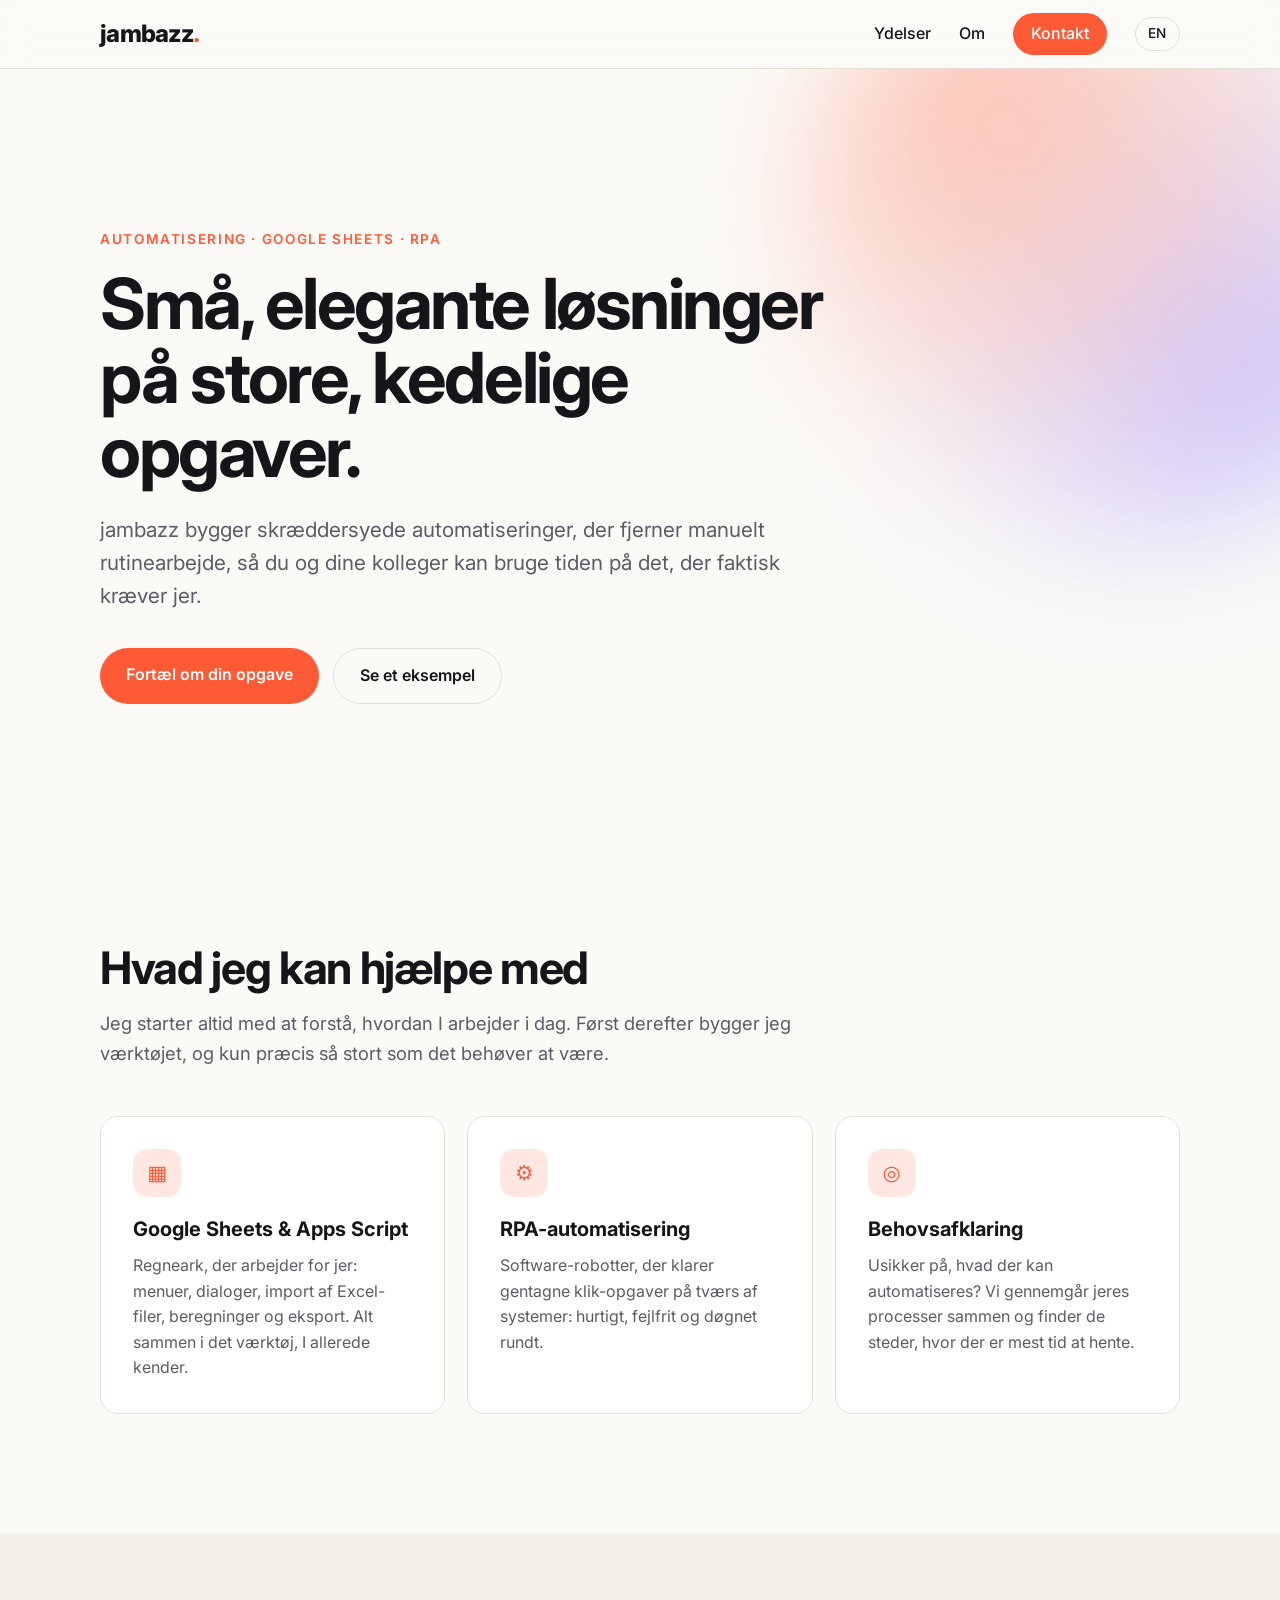
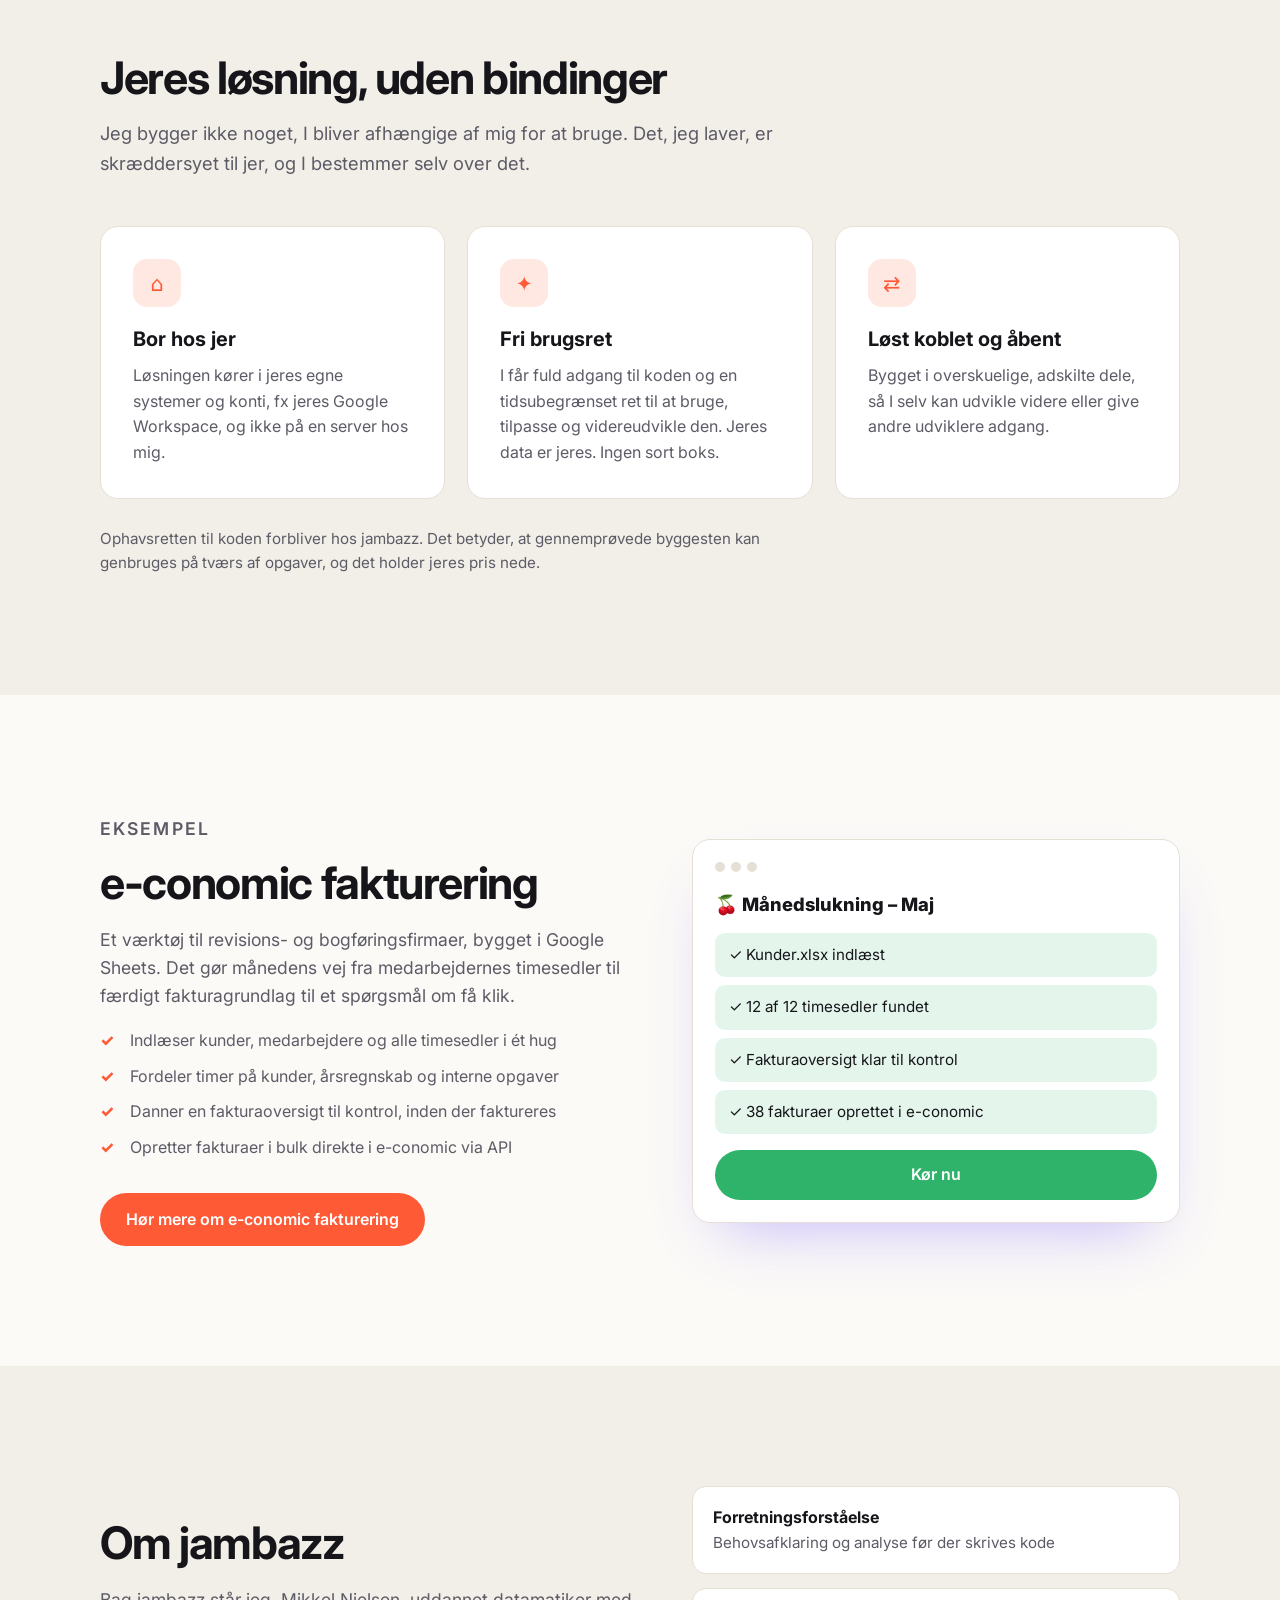
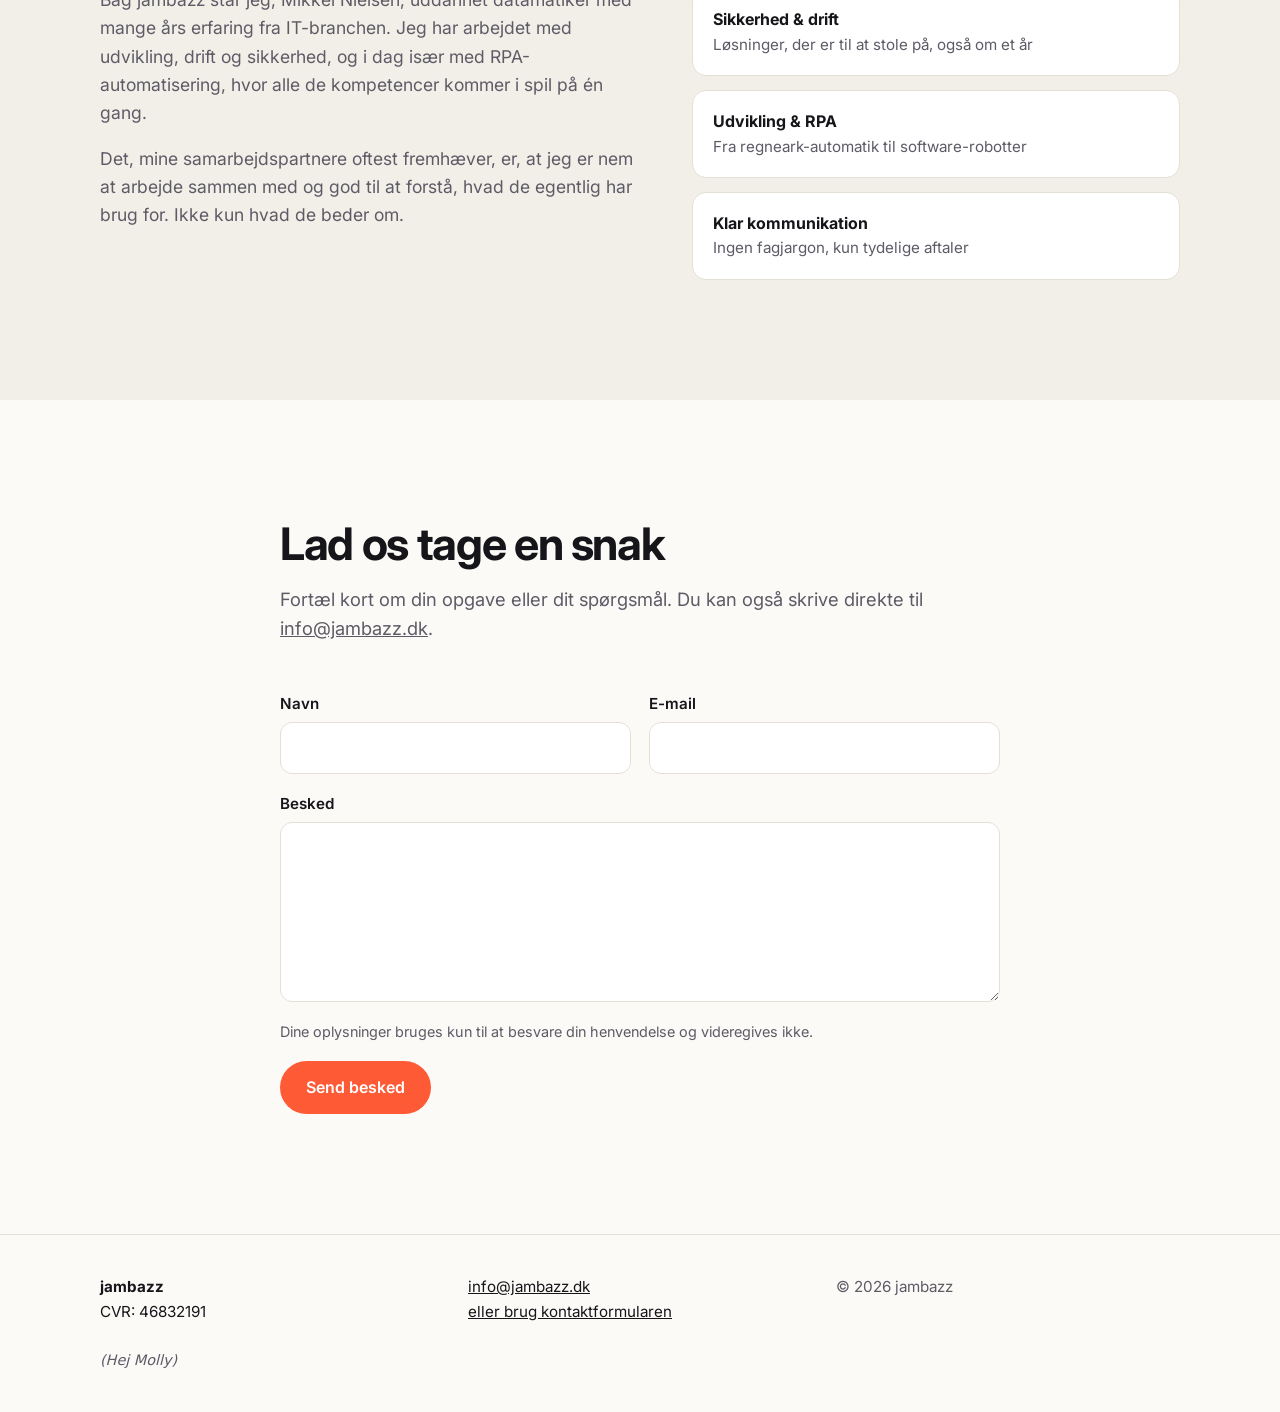
==== commit 1b5ef012: "Midlertidig hilsen til Molly nederst på siden Co-Authored-By: Claude Opus 5.5 <noreply@anthropic.com" ====
--- a/index.html
+++ b/index.html
@@ -184,6 +184,7 @@
       </div>
       <div class="muted">© <span id="year">2026</span> jambazz</div>
     </div>
+    <p class="container footer-greeting"><em>(Hej Molly)</em></p>
   </footer>
 
   <script src="assets/main.js" defer></script>
--- a/assets/style.css
+++ b/assets/style.css
@@ -190,3 +190,5 @@
 .lang-switch:hover { border-color: var(--text); color: var(--text) !important; }
 
 .cards-note { margin: 28px 0 0; color: var(--muted); font-size: .95rem; max-width: 70ch; }
+
+.footer-greeting { margin: 24px auto 0; color: var(--muted); font-size: .9rem; }
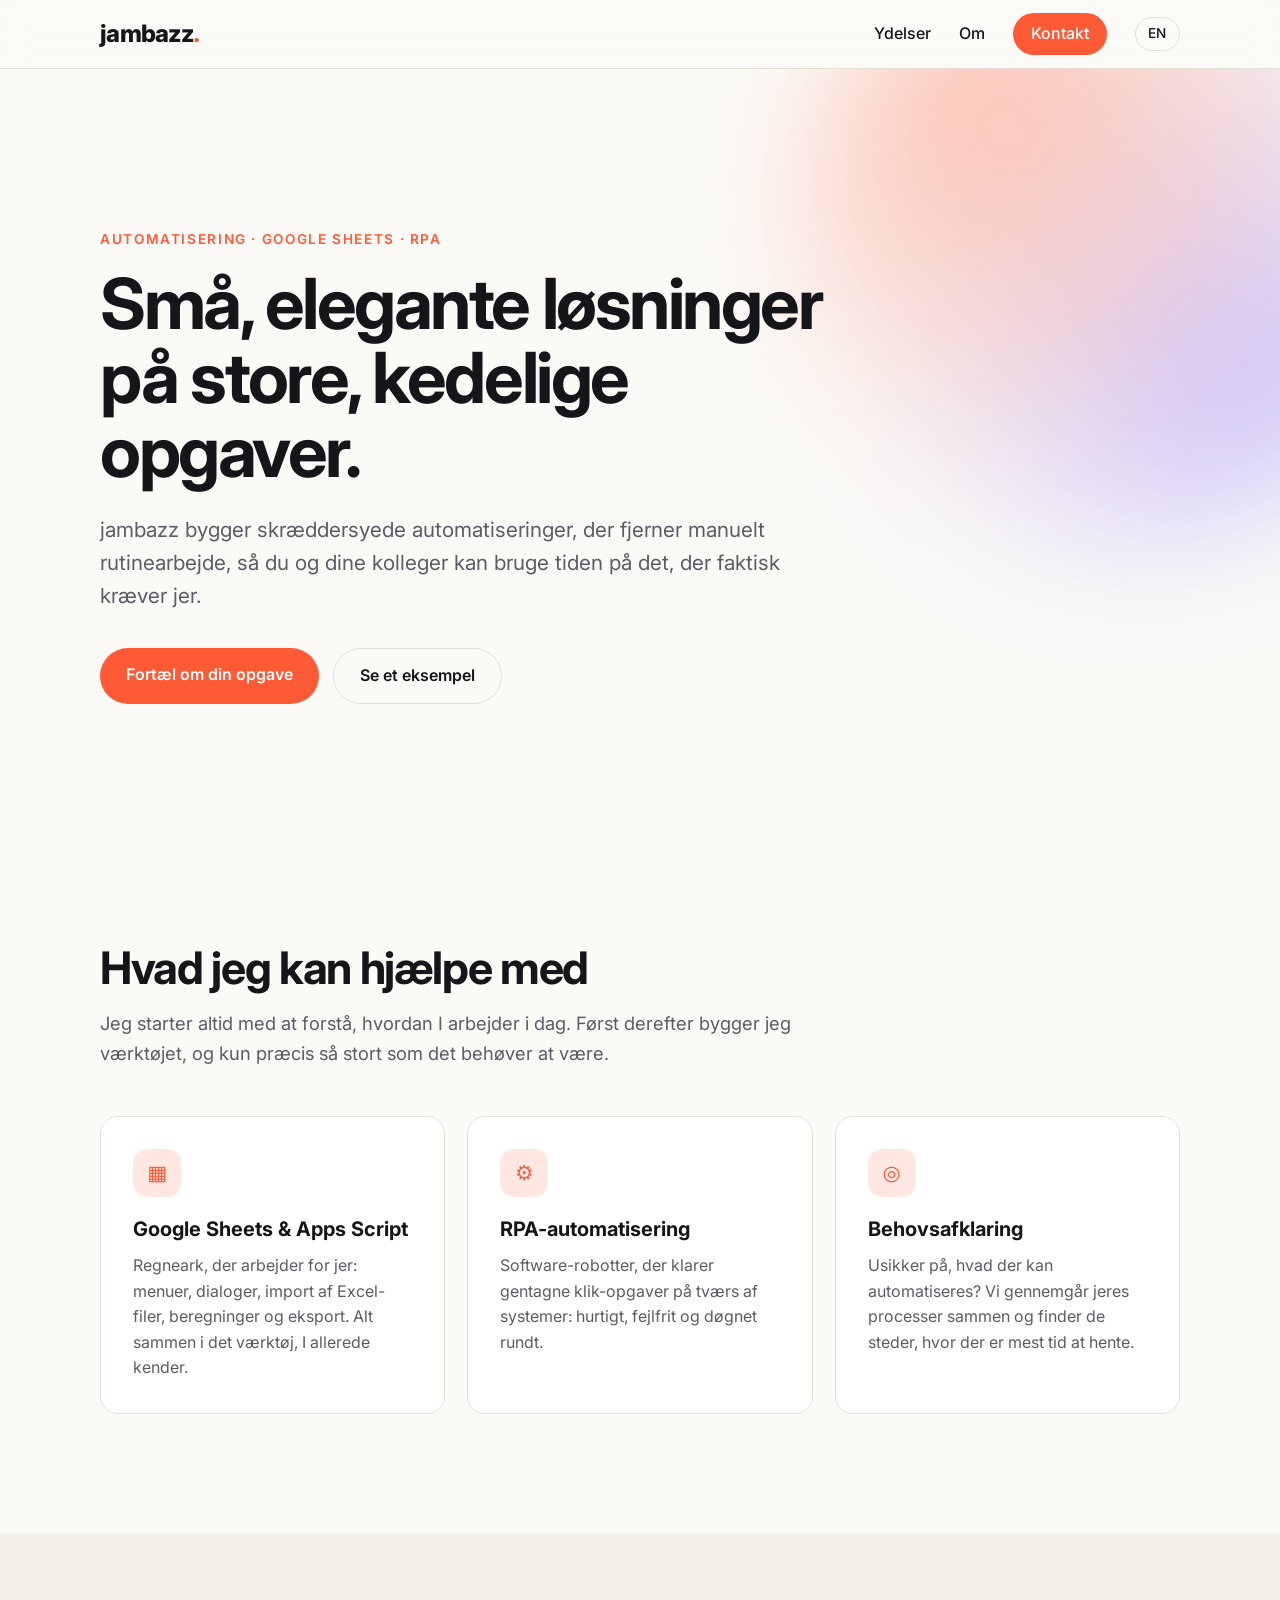
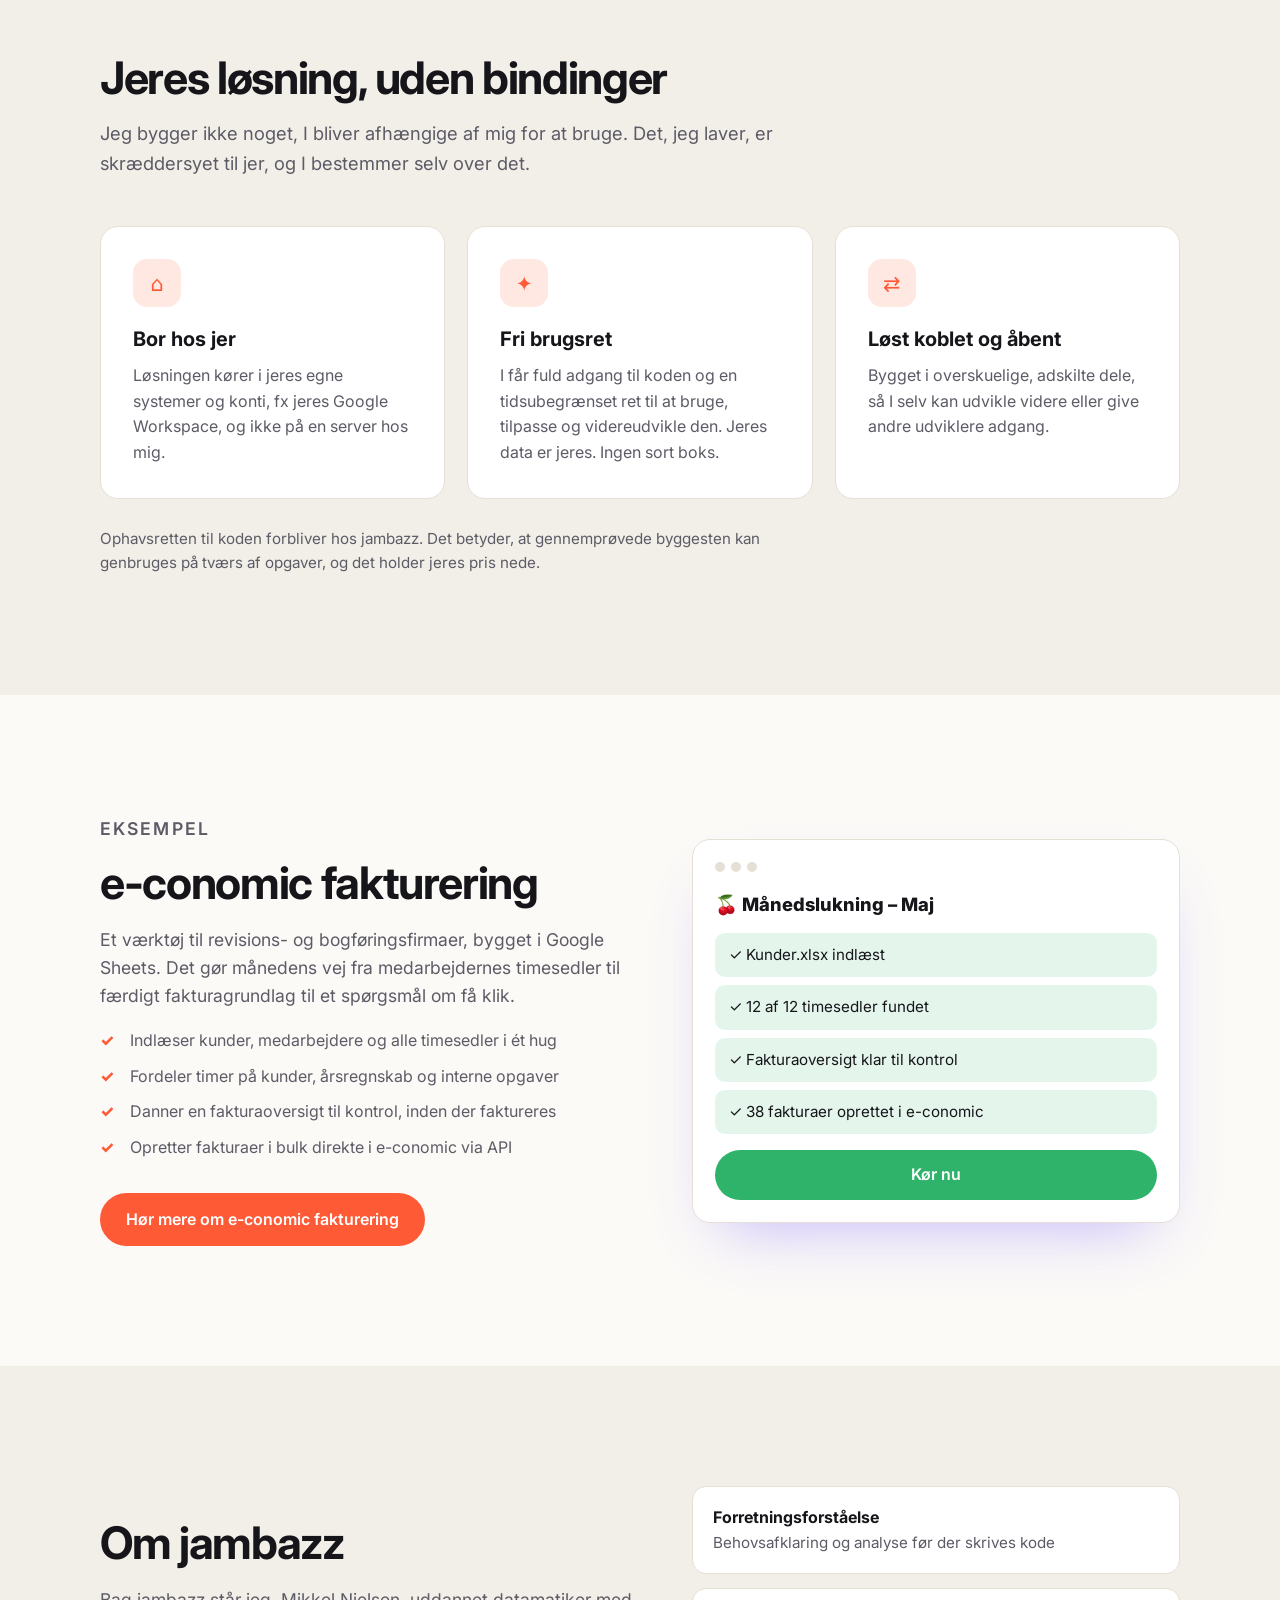
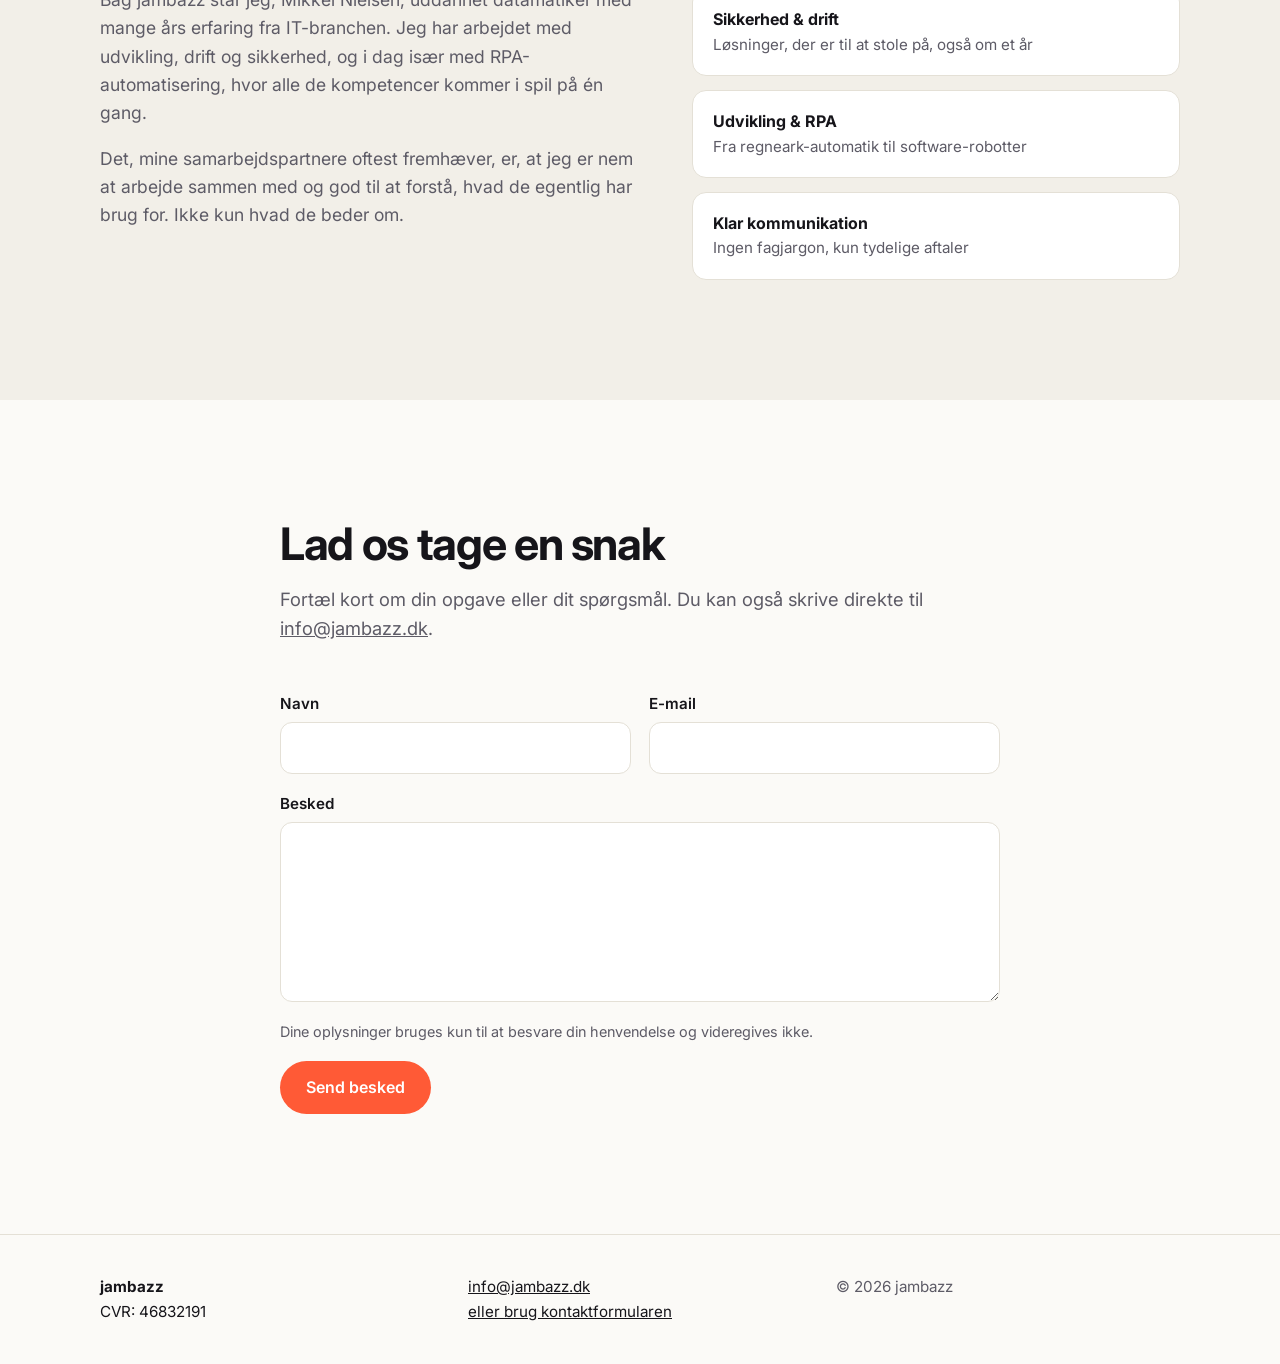
==== commit cc50a817: "Fjern midlertidig hilsen til Molly Co-Authored-By: Claude Opus 5.5 <noreply@anthropic.com> Claude-Se" ====
--- a/index.html
+++ b/index.html
@@ -184,7 +184,6 @@
       </div>
       <div class="muted">© <span id="year">2026</span> jambazz</div>
     </div>
-    <p class="container footer-greeting"><em>(Hej Molly)</em></p>
   </footer>
 
   <script src="assets/main.js" defer></script>
--- a/assets/style.css
+++ b/assets/style.css
@@ -190,5 +190,3 @@
 .lang-switch:hover { border-color: var(--text); color: var(--text) !important; }
 
 .cards-note { margin: 28px 0 0; color: var(--muted); font-size: .95rem; max-width: 70ch; }
-
-.footer-greeting { margin: 24px auto 0; color: var(--muted); font-size: .9rem; }
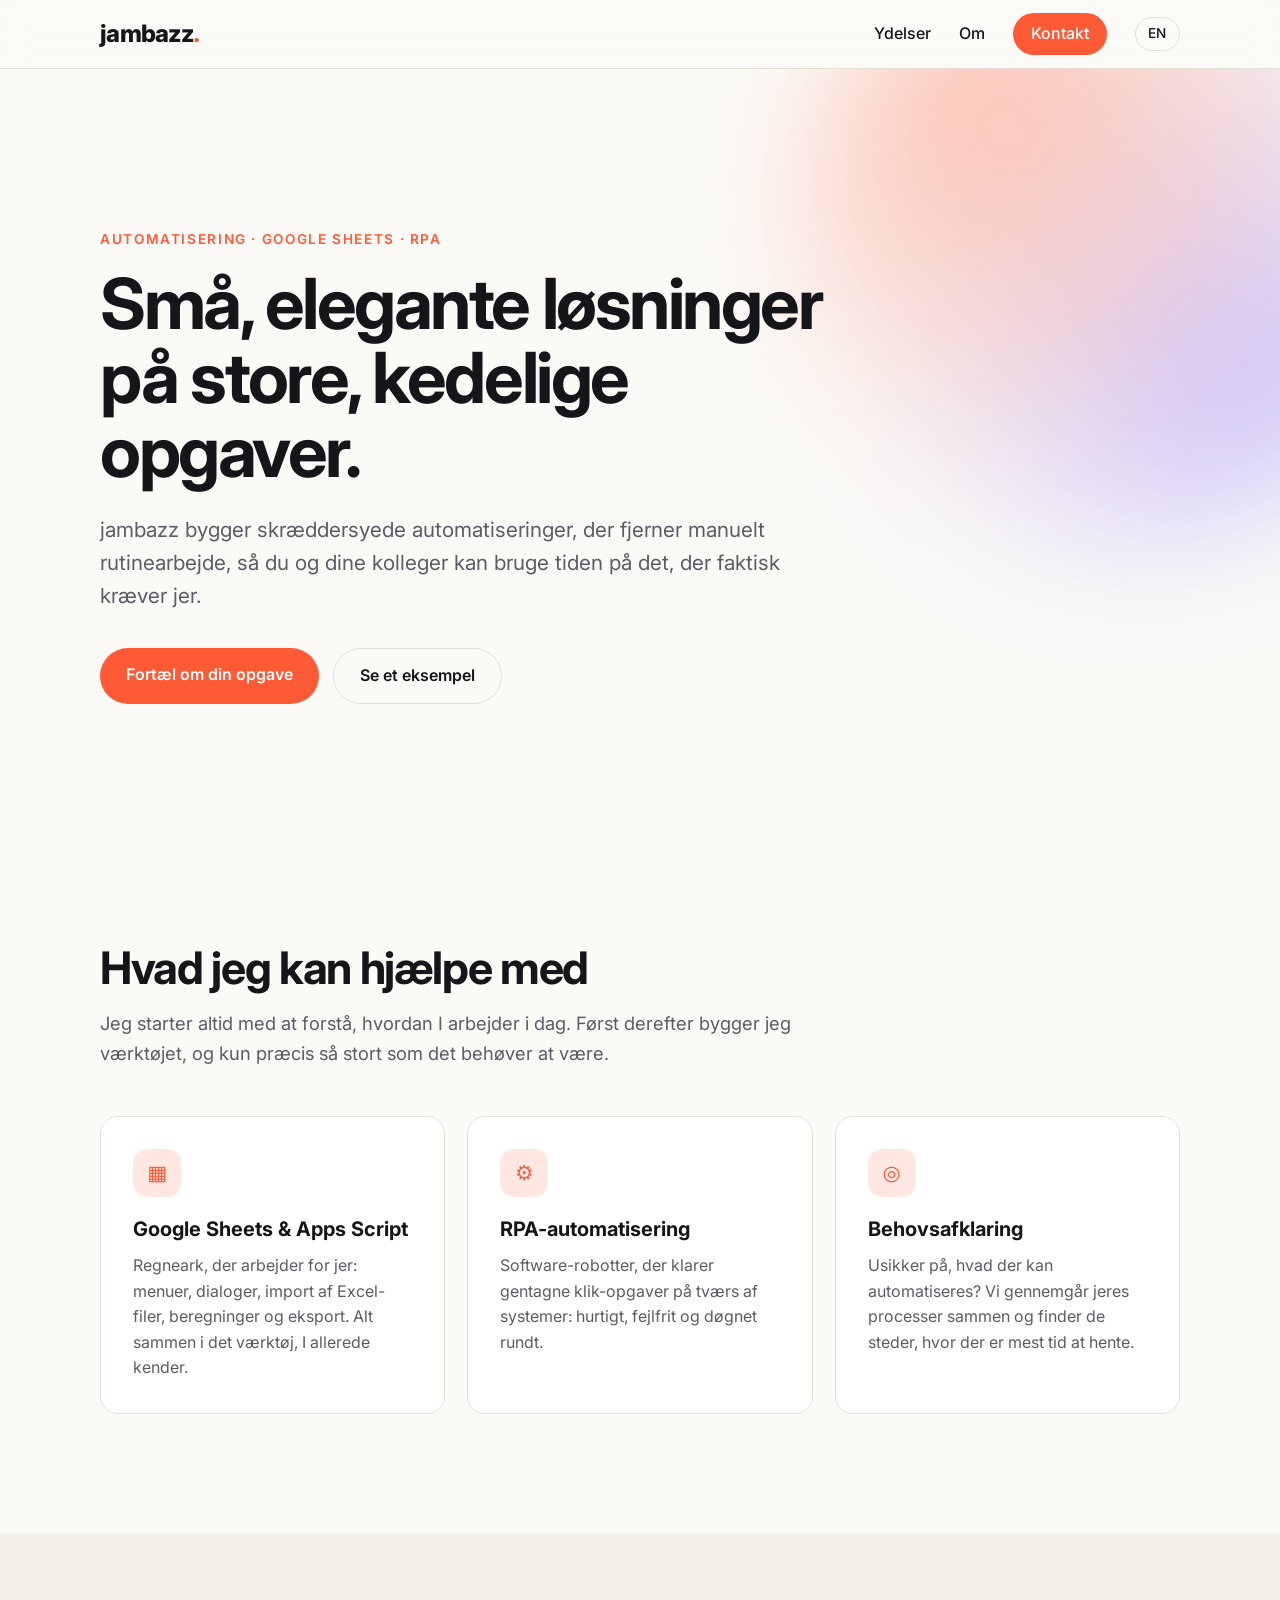
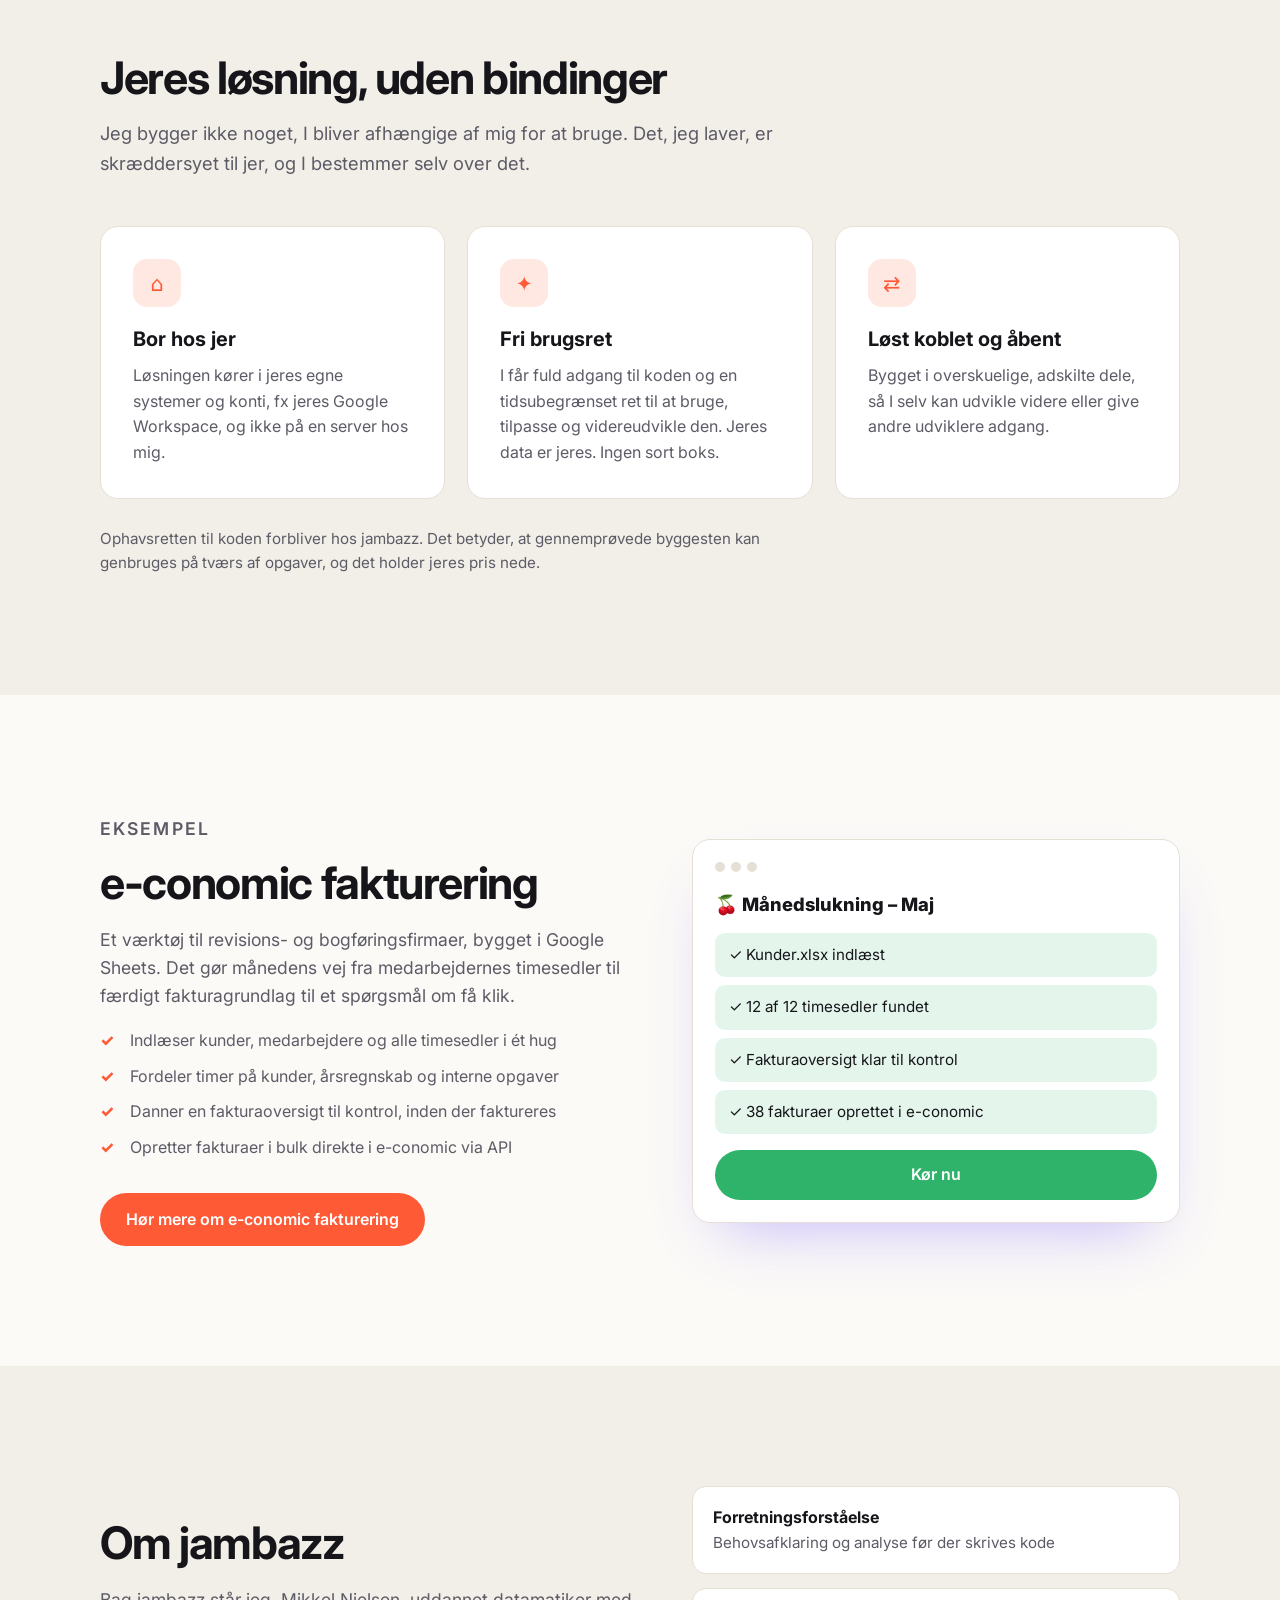
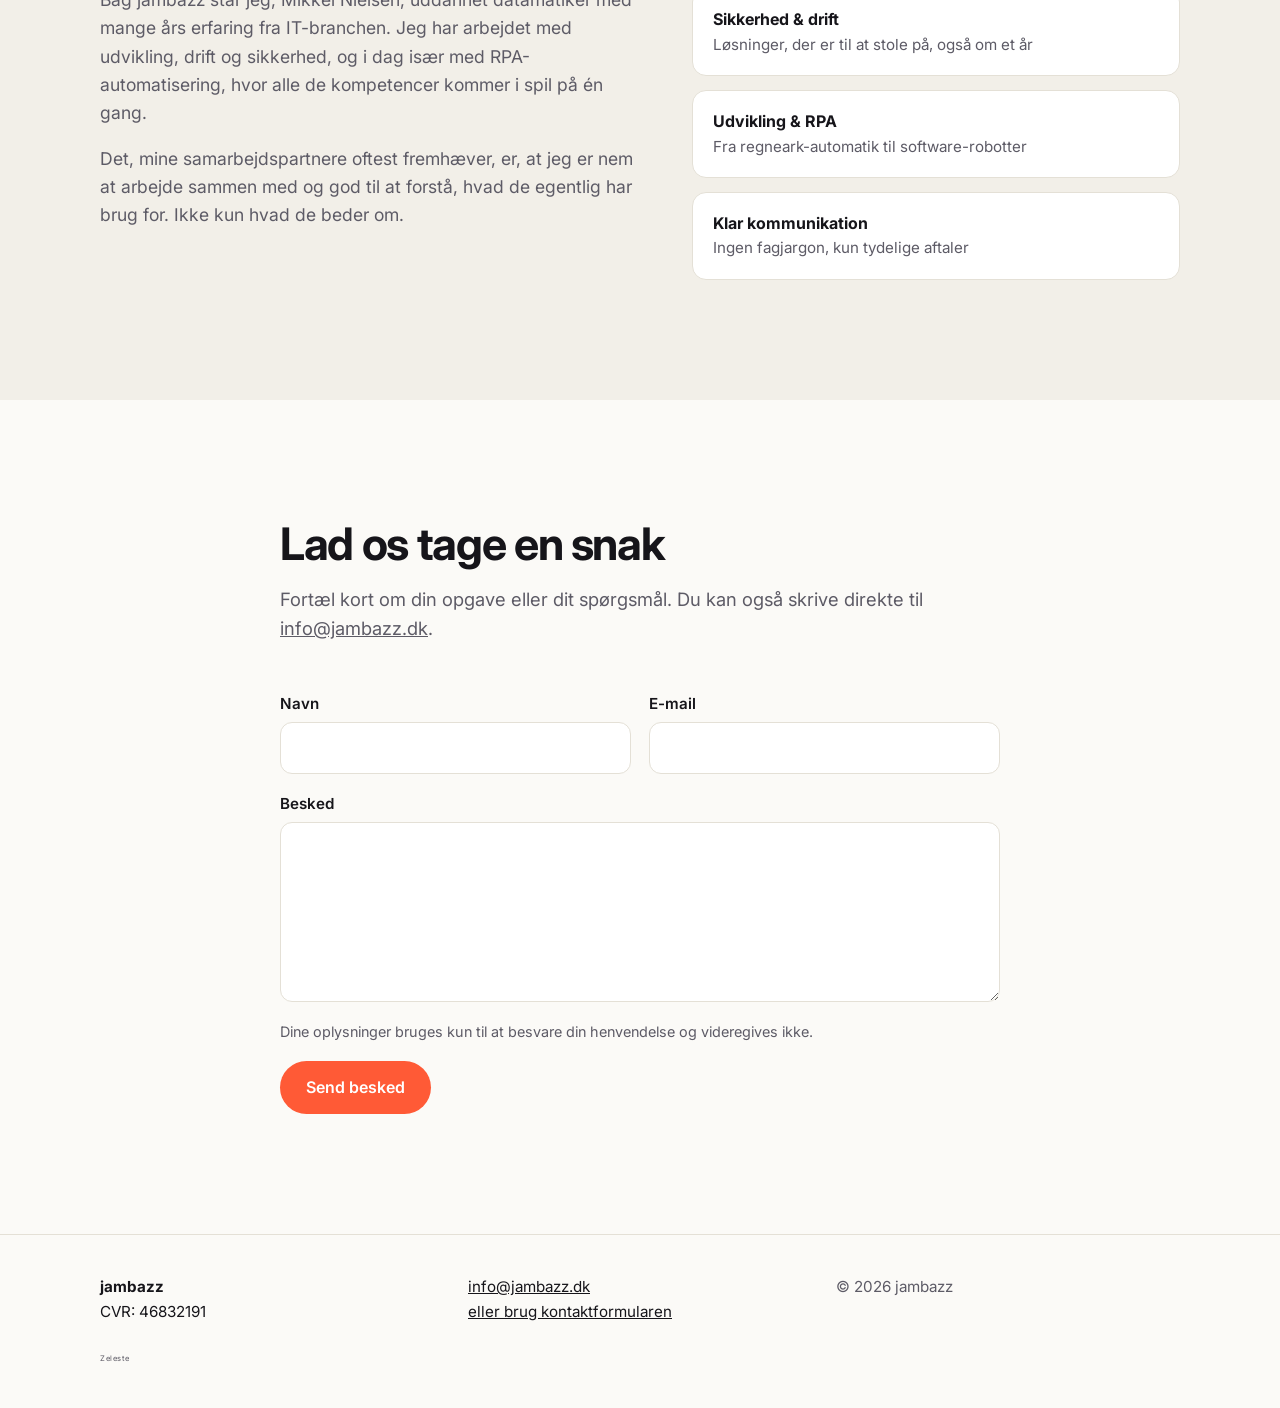
==== commit c45f2dda: "Zeleste-link i bunden med billede i dialog Et lille link nederst på siden åbner et billede fra Zeles" ====
--- a/index.html
+++ b/index.html
@@ -184,7 +184,16 @@
       </div>
       <div class="muted">© <span id="year">2026</span> jambazz</div>
     </div>
+    <p class="container zeleste-link-wrap"><a href="assets/zeleste.jpg" class="zeleste-link" data-zeleste>Zeleste</a></p>
   </footer>
+
+  <dialog class="zeleste" id="zeleste" aria-label="Zeleste">
+    <figure class="polaroid">
+      <img src="assets/zeleste.jpg" alt="Middag med venner på Zeleste" width="1600" height="1200" loading="lazy">
+      <figcaption>Zeleste <span>✦</span> København</figcaption>
+    </figure>
+    <form method="dialog"><button class="zeleste-close" aria-label="Luk">×</button></form>
+  </dialog>
 
   <script src="assets/main.js" defer></script>
 </body>
--- a/assets/style.css
+++ b/assets/style.css
@@ -190,3 +190,34 @@
 .lang-switch:hover { border-color: var(--text); color: var(--text) !important; }
 
 .cards-note { margin: 28px 0 0; color: var(--muted); font-size: .95rem; max-width: 70ch; }
+
+/* Zeleste: lille link i bunden, der åbner et billede */
+.zeleste-link-wrap { margin: 20px auto 0; }
+.zeleste-link { font-size: .5em; color: var(--muted); letter-spacing: .08em; text-decoration: none; }
+.zeleste-link:hover { color: var(--accent); }
+
+.zeleste { border: 0; padding: 0; background: transparent; max-width: min(92vw, 900px); overflow: visible; }
+.zeleste::backdrop {
+  background: radial-gradient(circle at 30% 20%, color-mix(in srgb, var(--accent) 35%, transparent), transparent 60%),
+              radial-gradient(circle at 75% 80%, color-mix(in srgb, var(--accent-2) 35%, transparent), transparent 60%),
+              rgba(10, 9, 14, .78);
+  backdrop-filter: blur(6px);
+}
+.polaroid {
+  margin: 0; background: #fffdf8; padding: 14px 14px 0; border-radius: 6px;
+  box-shadow: 0 30px 80px -20px rgba(0, 0, 0, .6);
+  transform: rotate(-1.5deg);
+}
+.polaroid img { width: 100%; height: auto; max-height: 78vh; object-fit: contain; display: block; border-radius: 2px; }
+.polaroid figcaption {
+  font-family: "Inter", sans-serif; font-weight: 600; color: #16151a;
+  text-align: center; padding: 14px 0 18px; letter-spacing: .04em;
+}
+.polaroid figcaption span { color: #ff5a36; margin: 0 6px; }
+.zeleste[open] .polaroid { animation: zeleste-in .5s cubic-bezier(.2, .9, .3, 1.2); }
+@keyframes zeleste-in { from { opacity: 0; transform: rotate(-8deg) scale(.85); } }
+.zeleste-close {
+  position: absolute; top: -14px; right: -14px; width: 36px; height: 36px; border-radius: 50%;
+  border: 0; background: var(--accent); color: #fff; font-size: 22px; line-height: 1; cursor: pointer;
+}
+@media (prefers-reduced-motion: reduce) { .zeleste[open] .polaroid { animation: none; } }
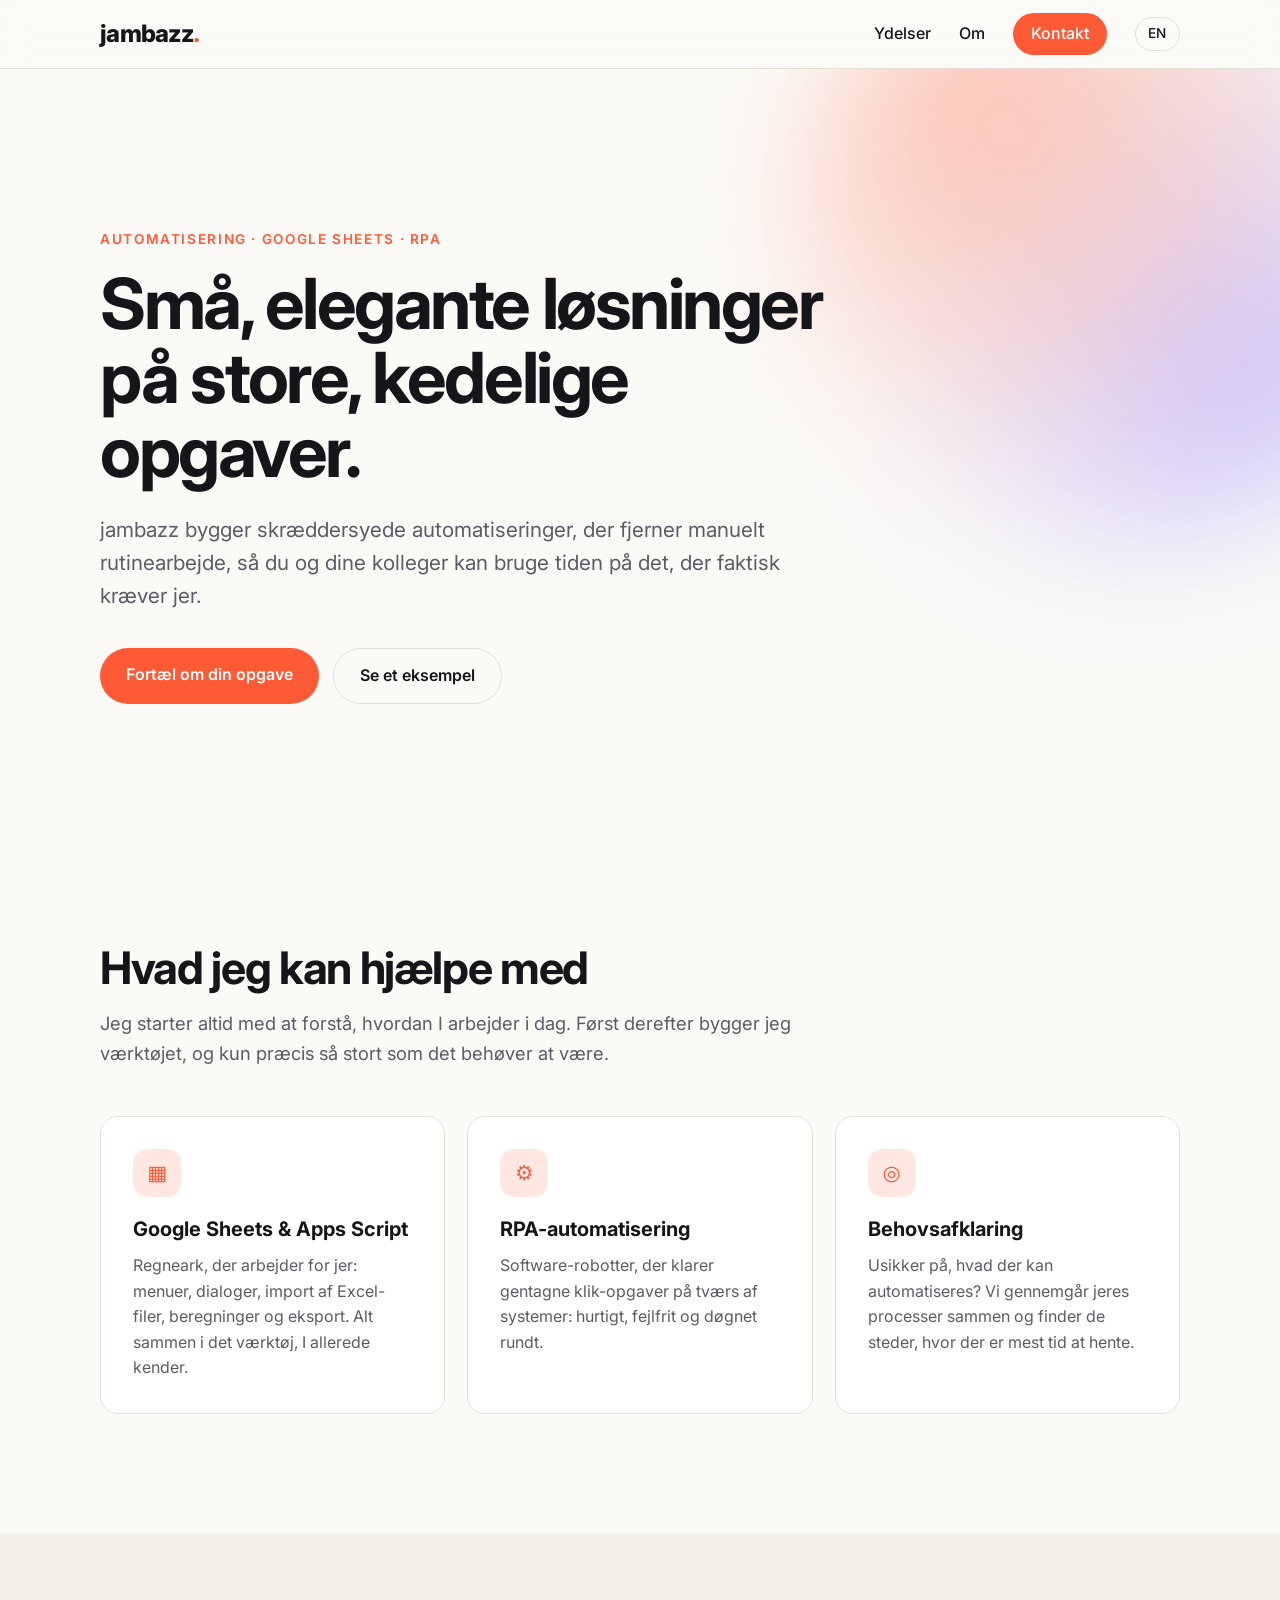
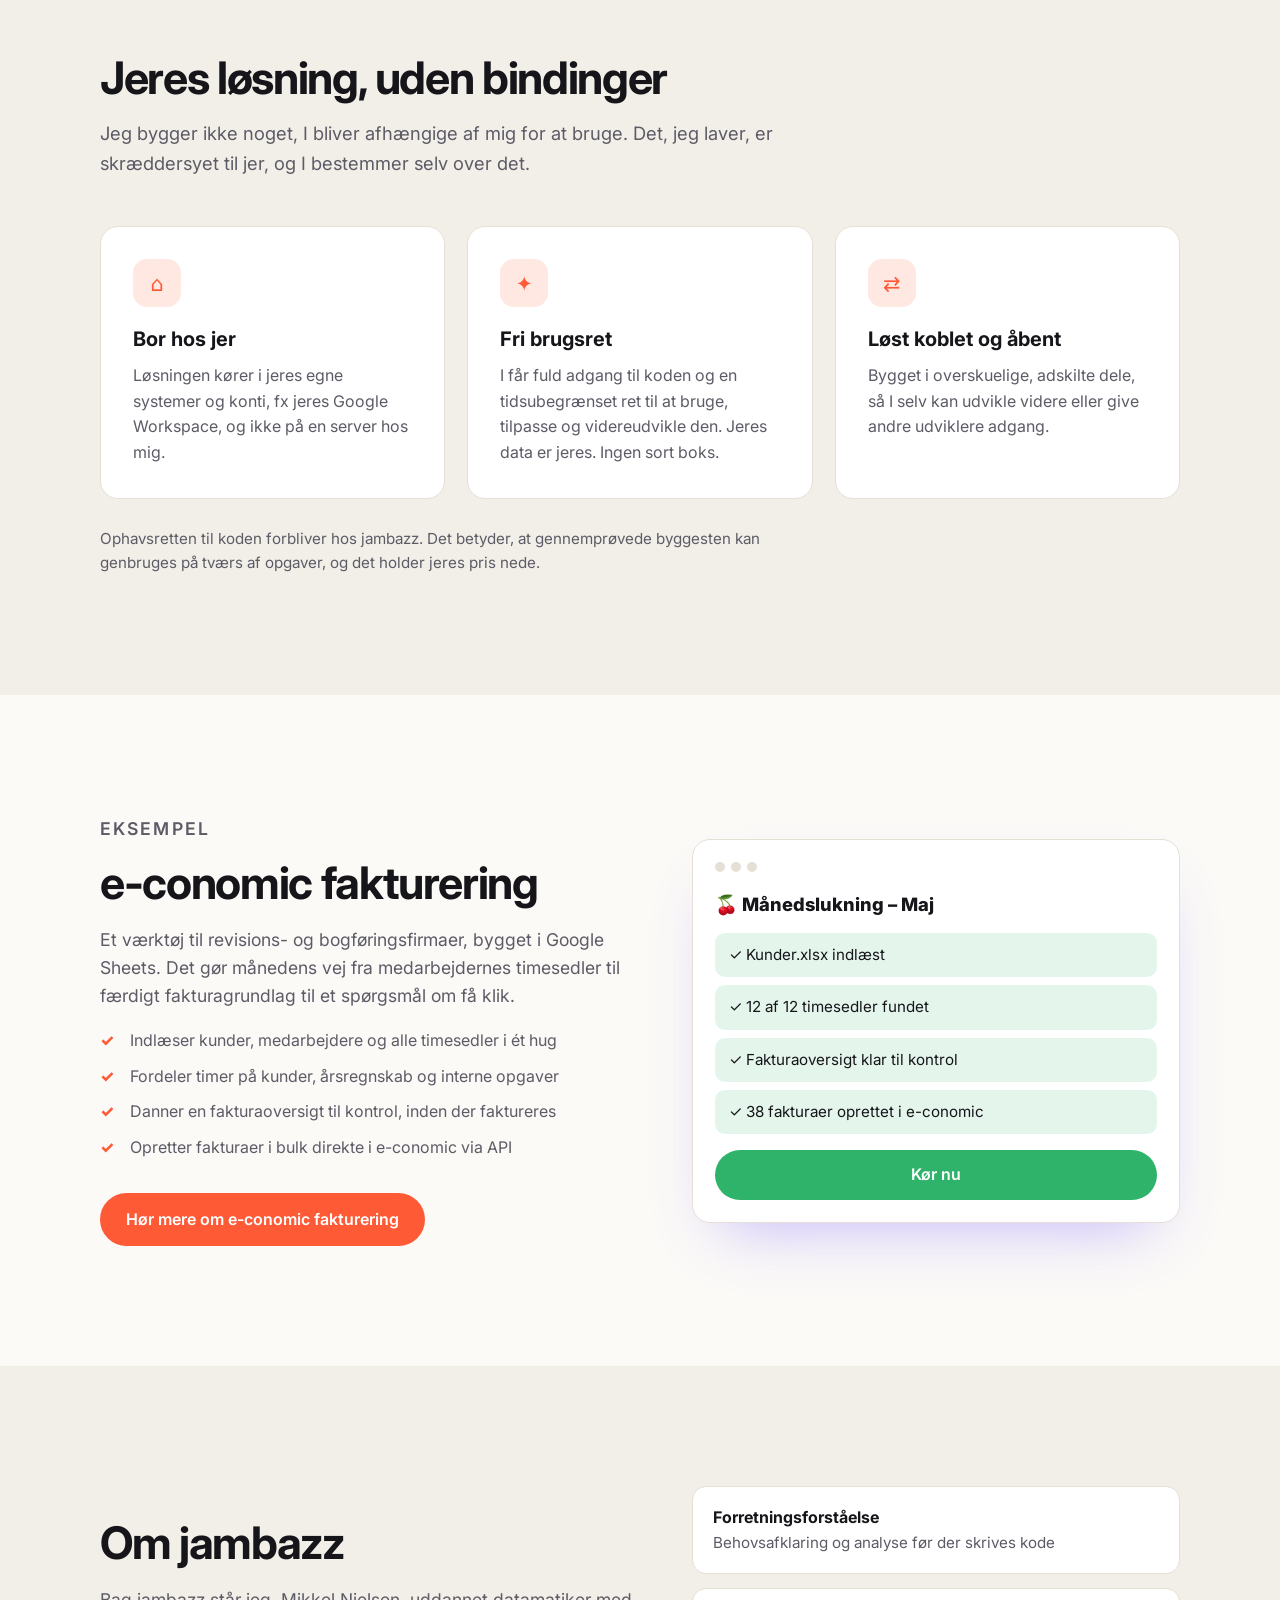
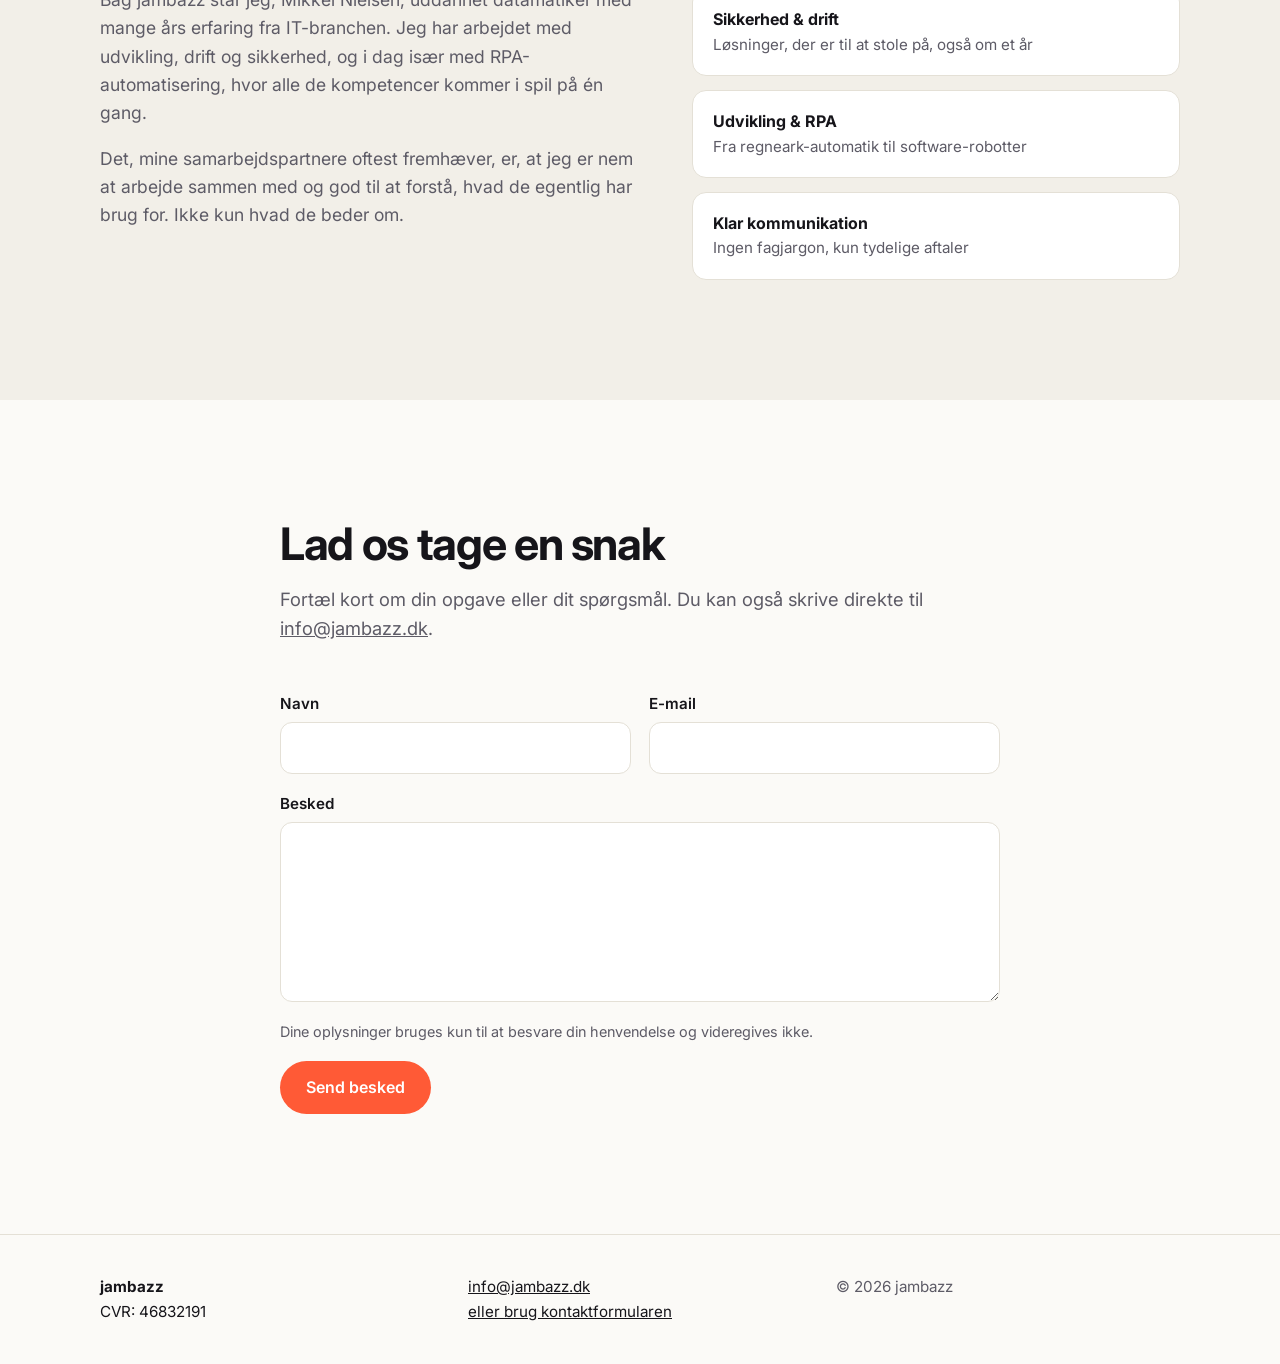
==== commit 3a23e8c4: "Fjern Zeleste-link og billede Co-Authored-By: Claude Opus 5.5 <noreply@anthropic.com> Claude-Session" ====
--- a/index.html
+++ b/index.html
@@ -184,16 +184,7 @@
       </div>
       <div class="muted">© <span id="year">2026</span> jambazz</div>
     </div>
-    <p class="container zeleste-link-wrap"><a href="assets/zeleste.jpg" class="zeleste-link" data-zeleste>Zeleste</a></p>
   </footer>
-
-  <dialog class="zeleste" id="zeleste" aria-label="Zeleste">
-    <figure class="polaroid">
-      <img src="assets/zeleste.jpg" alt="Middag med venner på Zeleste" width="1600" height="1200" loading="lazy">
-      <figcaption>Zeleste <span>✦</span> København</figcaption>
-    </figure>
-    <form method="dialog"><button class="zeleste-close" aria-label="Luk">×</button></form>
-  </dialog>
 
   <script src="assets/main.js" defer></script>
 </body>
--- a/assets/style.css
+++ b/assets/style.css
@@ -190,34 +190,3 @@
 .lang-switch:hover { border-color: var(--text); color: var(--text) !important; }
 
 .cards-note { margin: 28px 0 0; color: var(--muted); font-size: .95rem; max-width: 70ch; }
-
-/* Zeleste: lille link i bunden, der åbner et billede */
-.zeleste-link-wrap { margin: 20px auto 0; }
-.zeleste-link { font-size: .5em; color: var(--muted); letter-spacing: .08em; text-decoration: none; }
-.zeleste-link:hover { color: var(--accent); }
-
-.zeleste { border: 0; padding: 0; background: transparent; max-width: min(92vw, 900px); overflow: visible; }
-.zeleste::backdrop {
-  background: radial-gradient(circle at 30% 20%, color-mix(in srgb, var(--accent) 35%, transparent), transparent 60%),
-              radial-gradient(circle at 75% 80%, color-mix(in srgb, var(--accent-2) 35%, transparent), transparent 60%),
-              rgba(10, 9, 14, .78);
-  backdrop-filter: blur(6px);
-}
-.polaroid {
-  margin: 0; background: #fffdf8; padding: 14px 14px 0; border-radius: 6px;
-  box-shadow: 0 30px 80px -20px rgba(0, 0, 0, .6);
-  transform: rotate(-1.5deg);
-}
-.polaroid img { width: 100%; height: auto; max-height: 78vh; object-fit: contain; display: block; border-radius: 2px; }
-.polaroid figcaption {
-  font-family: "Inter", sans-serif; font-weight: 600; color: #16151a;
-  text-align: center; padding: 14px 0 18px; letter-spacing: .04em;
-}
-.polaroid figcaption span { color: #ff5a36; margin: 0 6px; }
-.zeleste[open] .polaroid { animation: zeleste-in .5s cubic-bezier(.2, .9, .3, 1.2); }
-@keyframes zeleste-in { from { opacity: 0; transform: rotate(-8deg) scale(.85); } }
-.zeleste-close {
-  position: absolute; top: -14px; right: -14px; width: 36px; height: 36px; border-radius: 50%;
-  border: 0; background: var(--accent); color: #fff; font-size: 22px; line-height: 1; cursor: pointer;
-}
-@media (prefers-reduced-motion: reduce) { .zeleste[open] .polaroid { animation: none; } }
